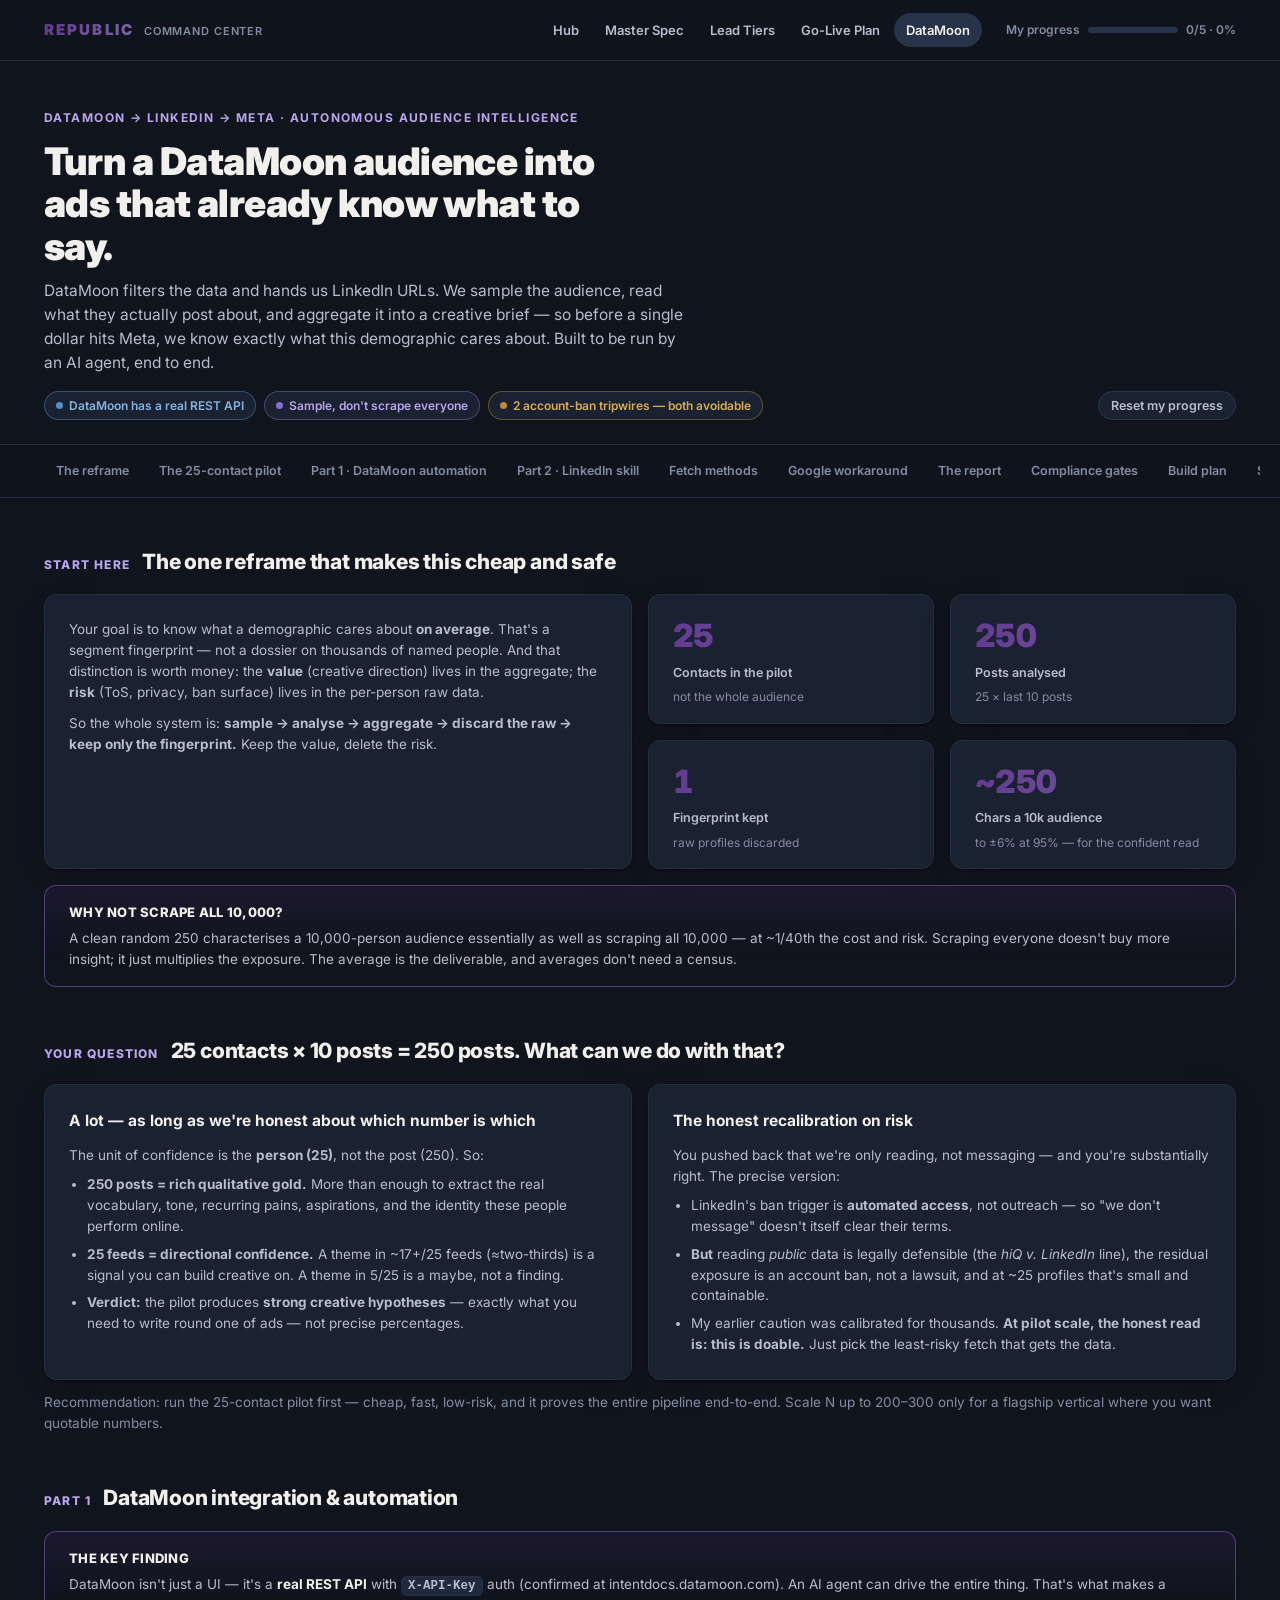
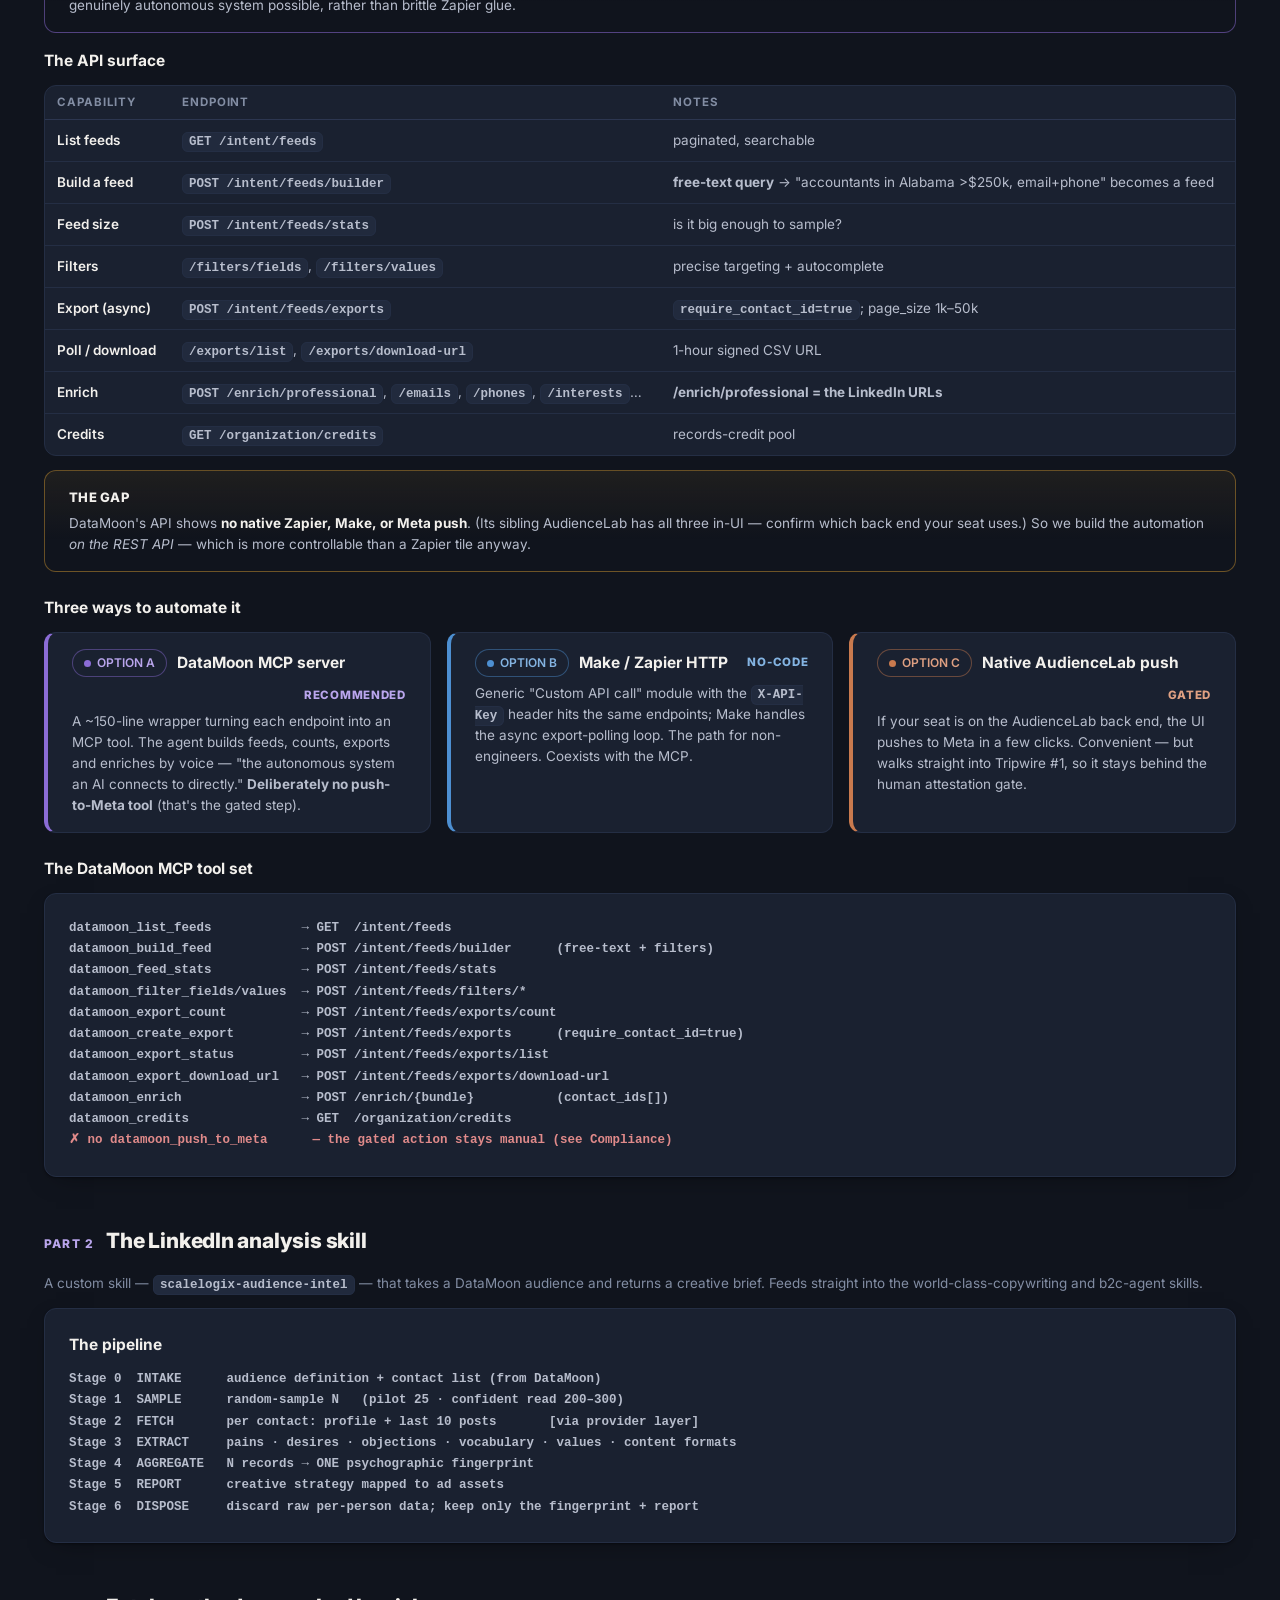
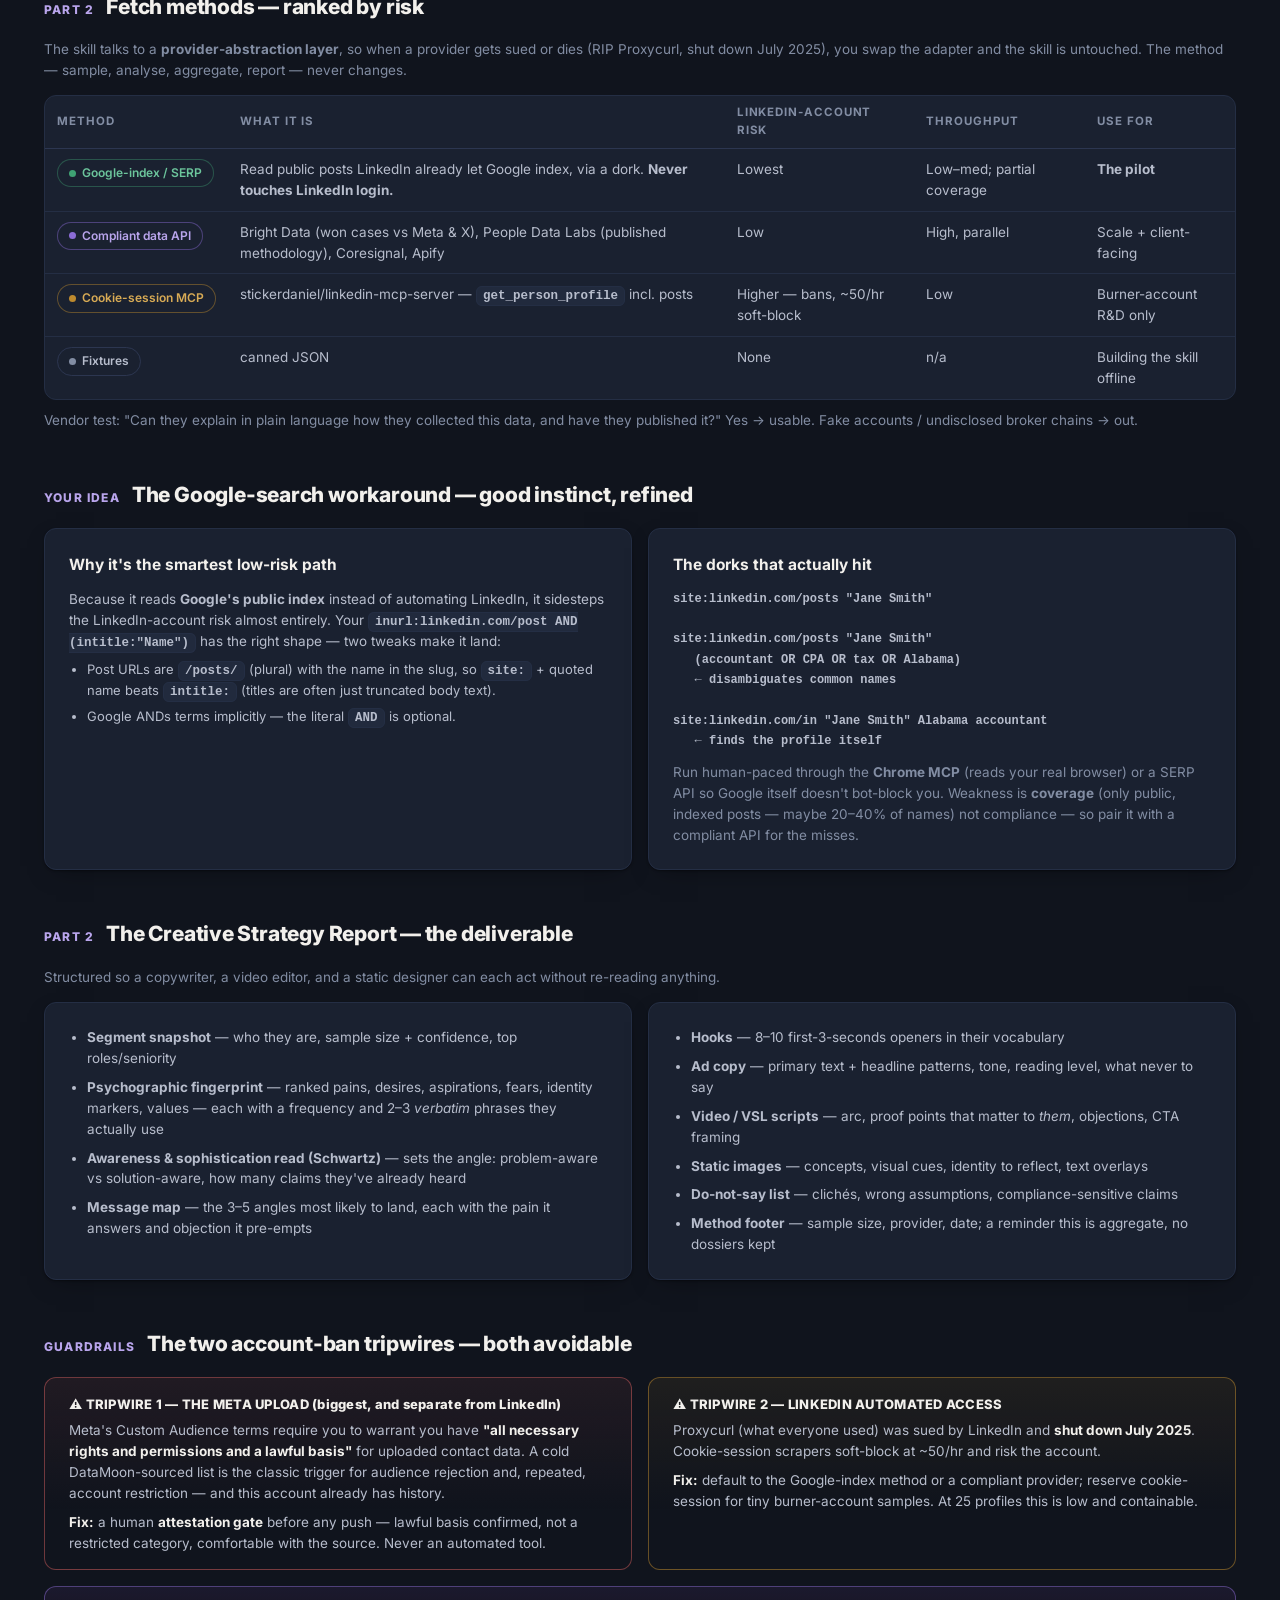
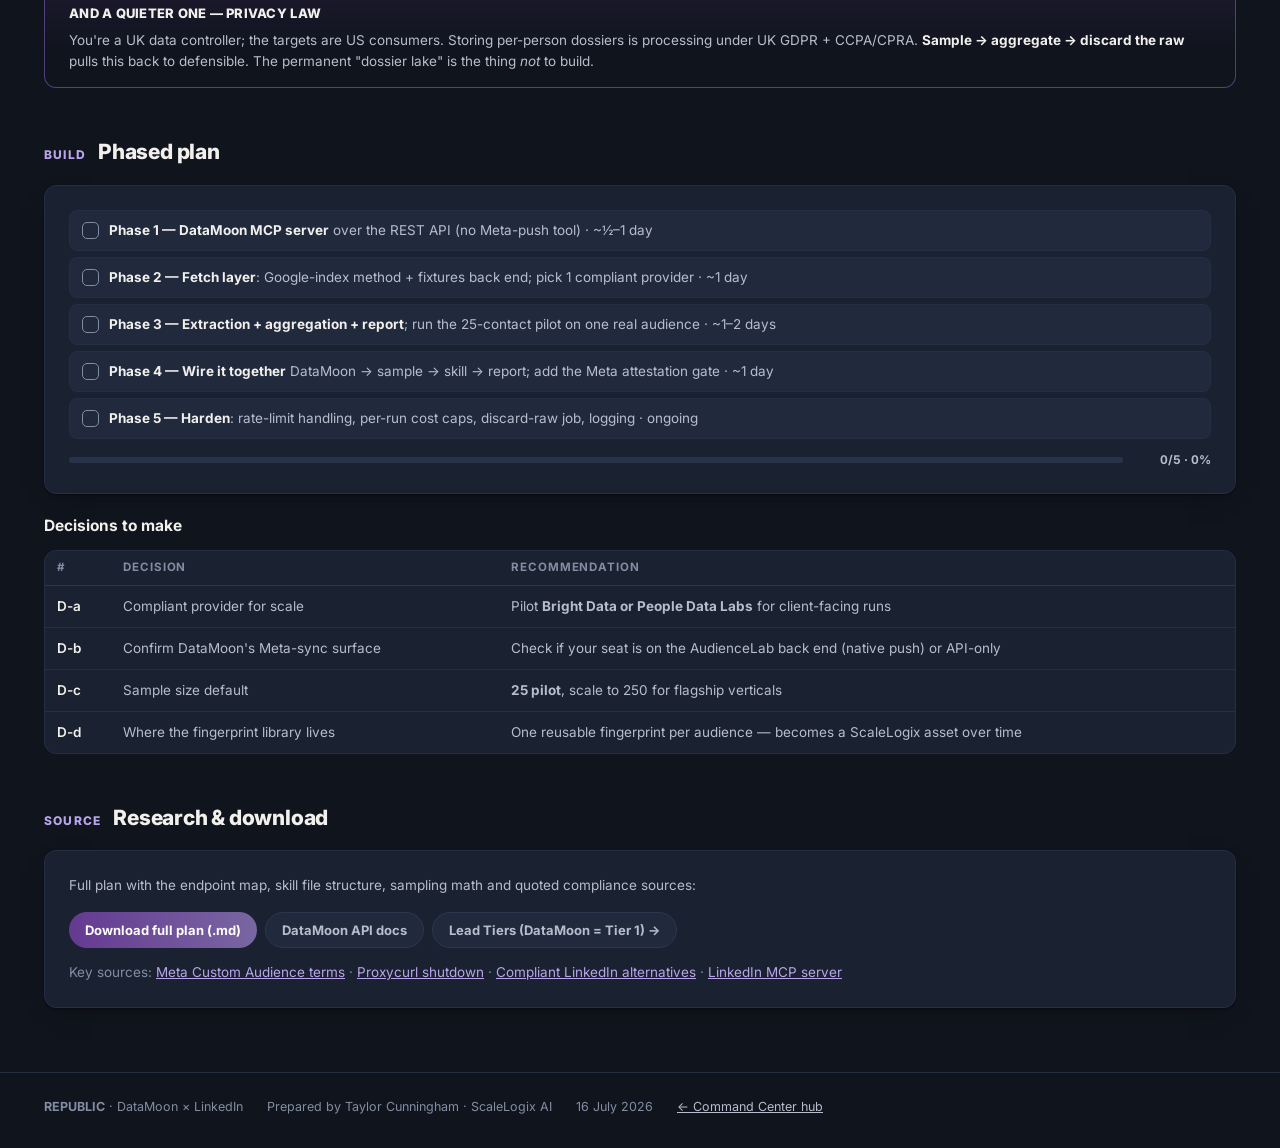
==== datamoon/index.html @ 1b40b897 "Add DataMoon x LinkedIn tab: automation plan, analysis skill, fetch methods, compliance gates Co-Aut" ====
<!DOCTYPE html>
<html lang="en">
<head>
<meta charset="utf-8">
<meta name="viewport" content="width=device-width, initial-scale=1">
<meta name="robots" content="noindex">
<title>DataMoon × LinkedIn — Republic Lead Gen</title>
<link rel="icon" href="data:image/svg+xml,%3Csvg xmlns='http://www.w3.org/2000/svg' viewBox='0 0 64 64'%3E%3Crect width='64' height='64' rx='14' fill='%2310141d'/%3E%3Ctext x='32' y='45' font-family='Arial' font-weight='900' font-size='36' fill='%238b6cd6' text-anchor='middle'%3ER%3C/text%3E%3C/svg%3E">
<link rel="preconnect" href="https://fonts.googleapis.com"><link rel="preconnect" href="https://fonts.gstatic.com" crossorigin>
<link href="https://fonts.googleapis.com/css2?family=Inter:wght@300;400;600;700;800;900&display=swap" rel="stylesheet">
<link rel="stylesheet" href="../assets/style.css">
</head>
<body data-page="datamoon">

<header class="topbar">
  <div class="topbar-in">
    <a class="wordmark" href="../"><b><span>REPUBLIC</span></b><small>Command Center</small></a>
    <nav class="topnav" aria-label="Dashboards">
      <a href="../">Hub</a>
      <a href="../spec/">Master Spec</a>
      <a href="../research/">Lead Tiers</a>
      <a href="../plan/">Go-Live Plan</a>
      <a href="./" aria-current="page">DataMoon</a>
    </nav>
    <div class="pageprog js-pageprog"><span>My progress</span><div class="bar"><i></i></div><span class="pct">0/0</span></div>
  </div>
</header>

<div class="hero">
  <div class="wrap">
    <div class="crumb">DataMoon → LinkedIn → Meta · autonomous audience intelligence</div>
    <h1>Turn a DataMoon audience into ads that already know what to say.</h1>
    <p class="lede">DataMoon filters the data and hands us LinkedIn URLs. We sample the audience, read what they actually post about, and aggregate it into a creative brief — so before a single dollar hits Meta, we know exactly what this demographic cares about. Built to be run by an AI agent, end to end.</p>
    <div class="meta-chips">
      <span class="chip blue"><span class="dot blue"></span>DataMoon has a real REST API</span>
      <span class="chip acc"><span class="dot acc"></span>Sample, don't scrape everyone</span>
      <span class="chip warn"><span class="dot warn"></span>2 account-ban tripwires — both avoidable</span>
      <button class="fbtn js-reset" type="button" style="margin-left:auto">Reset my progress</button>
    </div>
  </div>
</div>

<nav class="subnav" aria-label="Sections">
  <div class="subnav-in">
    <a href="#reframe">The reframe</a><a href="#pilot">The 25-contact pilot</a><a href="#part1">Part 1 · DataMoon automation</a><a href="#part2">Part 2 · LinkedIn skill</a><a href="#fetch">Fetch methods</a><a href="#google">Google workaround</a><a href="#report">The report</a><a href="#compliance">Compliance gates</a><a href="#build">Build plan</a><a href="#source">Source</a>
  </div>
</nav>

<main class="wrap">

<section id="reframe">
  <div class="sec-head"><span class="k">START HERE</span><h2>The one reframe that makes this cheap and safe</h2></div>
  <div class="grid g2">
    <div class="card">
      <p class="note">Your goal is to know what a demographic cares about <b>on average</b>. That's a segment fingerprint — not a dossier on thousands of named people. And that distinction is worth money: the <b>value</b> (creative direction) lives in the aggregate; the <b>risk</b> (ToS, privacy, ban surface) lives in the per-person raw data.</p>
      <p class="note" style="margin-top:10px">So the whole system is: <b>sample → analyse → aggregate → discard the raw → keep only the fingerprint.</b> Keep the value, delete the risk.</p>
    </div>
    <div class="grid g2" style="align-content:start">
      <div class="tile"><div class="num">25</div><div class="lbl">Contacts in the pilot</div><div class="sub">not the whole audience</div></div>
      <div class="tile"><div class="num">250</div><div class="lbl">Posts analysed</div><div class="sub">25 × last 10 posts</div></div>
      <div class="tile"><div class="num">1</div><div class="lbl">Fingerprint kept</div><div class="sub">raw profiles discarded</div></div>
      <div class="tile"><div class="num">~250</div><div class="lbl">Chars a 10k audience</div><div class="sub">to ±6% at 95% — for the confident read</div></div>
    </div>
  </div>
  <div class="callout acc" style="margin-top:16px">
    <div class="ttl">WHY NOT SCRAPE ALL 10,000?</div>
    <p>A clean random 250 characterises a 10,000-person audience essentially as well as scraping all 10,000 — at ~1/40th the cost and risk. Scraping everyone doesn't buy more insight; it just multiplies the exposure. The average is the deliverable, and averages don't need a census.</p>
  </div>
</section>

<section id="pilot">
  <div class="sec-head"><span class="k">YOUR QUESTION</span><h2>25 contacts × 10 posts = 250 posts. What can we do with that?</h2></div>
  <div class="grid g2">
    <div class="card">
      <h3>A lot — as long as we're honest about which number is which</h3>
      <p class="note">The unit of confidence is the <b>person (25)</b>, not the post (250). So:</p>
      <ul style="padding-left:18px;display:grid;gap:7px;font-size:13.5px;color:var(--ink-2);margin-top:8px">
        <li><b>250 posts = rich qualitative gold.</b> More than enough to extract the real vocabulary, tone, recurring pains, aspirations, and the identity these people perform online.</li>
        <li><b>25 feeds = directional confidence.</b> A theme in ~17+/25 feeds (≈two-thirds) is a signal you can build creative on. A theme in 5/25 is a maybe, not a finding.</li>
        <li><b>Verdict:</b> the pilot produces <b>strong creative hypotheses</b> — exactly what you need to write round one of ads — not precise percentages.</li>
      </ul>
    </div>
    <div class="card">
      <h3>The honest recalibration on risk</h3>
      <p class="note">You pushed back that we're only reading, not messaging — and you're substantially right. The precise version:</p>
      <ul style="padding-left:18px;display:grid;gap:7px;font-size:13.5px;color:var(--ink-2);margin-top:8px">
        <li>LinkedIn's ban trigger is <b>automated access</b>, not outreach — so "we don't message" doesn't itself clear their terms.</li>
        <li><b>But</b> reading <i>public</i> data is legally defensible (the <i>hiQ v. LinkedIn</i> line), the residual exposure is an account ban, not a lawsuit, and at ~25 profiles that's small and containable.</li>
        <li>My earlier caution was calibrated for thousands. <b>At pilot scale, the honest read is: this is doable.</b> Just pick the least-risky fetch that gets the data.</li>
      </ul>
    </div>
  </div>
  <p class="note mut" style="margin-top:12px">Recommendation: run the 25-contact pilot first — cheap, fast, low-risk, and it proves the entire pipeline end-to-end. Scale N up to 200–300 only for a flagship vertical where you want quotable numbers.</p>
</section>

<section id="part1">
  <div class="sec-head"><span class="k">PART 1</span><h2>DataMoon integration &amp; automation</h2></div>
  <div class="callout acc" style="margin-bottom:16px">
    <div class="ttl">THE KEY FINDING</div>
    <p>DataMoon isn't just a UI — it's a <b>real REST API</b> with <code>X-API-Key</code> auth (confirmed at intentdocs.datamoon.com). An AI agent can drive the entire thing. That's what makes a genuinely autonomous system possible, rather than brittle Zapier glue.</p>
  </div>

  <h3>The API surface</h3>
  <div class="tbl-wrap"><table class="tbl">
    <thead><tr><th>Capability</th><th>Endpoint</th><th>Notes</th></tr></thead>
    <tbody>
      <tr><td>List feeds</td><td><code>GET /intent/feeds</code></td><td>paginated, searchable</td></tr>
      <tr><td>Build a feed</td><td><code>POST /intent/feeds/builder</code></td><td><b>free-text query</b> → "accountants in Alabama &gt;$250k, email+phone" becomes a feed</td></tr>
      <tr><td>Feed size</td><td><code>POST /intent/feeds/stats</code></td><td>is it big enough to sample?</td></tr>
      <tr><td>Filters</td><td><code>/filters/fields</code>, <code>/filters/values</code></td><td>precise targeting + autocomplete</td></tr>
      <tr><td>Export (async)</td><td><code>POST /intent/feeds/exports</code></td><td><code>require_contact_id=true</code>; page_size 1k–50k</td></tr>
      <tr><td>Poll / download</td><td><code>/exports/list</code>, <code>/exports/download-url</code></td><td>1-hour signed CSV URL</td></tr>
      <tr><td>Enrich</td><td><code>POST /enrich/professional</code>, <code>/emails</code>, <code>/phones</code>, <code>/interests</code>…</td><td><b>/enrich/professional = the LinkedIn URLs</b></td></tr>
      <tr><td>Credits</td><td><code>GET /organization/credits</code></td><td>records-credit pool</td></tr>
    </tbody>
  </table></div>
  <div class="callout warn" style="margin-top:14px">
    <div class="ttl">THE GAP</div>
    <p>DataMoon's API shows <b>no native Zapier, Make, or Meta push</b>. (Its sibling AudienceLab has all three in-UI — confirm which back end your seat uses.) So we build the automation <i>on the REST API</i> — which is more controllable than a Zapier tile anyway.</p>
  </div>

  <h3 style="margin-top:24px">Three ways to automate it</h3>
  <div class="grid g3">
    <div class="tier t2">
      <h3><span class="chip acc"><span class="dot acc"></span>OPTION A</span> DataMoon MCP server <span class="price" style="color:var(--accent-ink)">recommended</span></h3>
      <p>A ~150-line wrapper turning each endpoint into an MCP tool. The agent builds feeds, counts, exports and enriches by voice — "the autonomous system an AI connects to directly." <b>Deliberately no push-to-Meta tool</b> (that's the gated step).</p>
    </div>
    <div class="tier t1">
      <h3><span class="chip blue"><span class="dot blue"></span>OPTION B</span> Make / Zapier HTTP <span class="price" style="color:var(--blue-ink)">no-code</span></h3>
      <p>Generic "Custom API call" module with the <code>X-API-Key</code> header hits the same endpoints; Make handles the async export-polling loop. The path for non-engineers. Coexists with the MCP.</p>
    </div>
    <div class="tier t3">
      <h3><span class="chip copper"><span class="dot copper"></span>OPTION C</span> Native AudienceLab push <span class="price" style="color:var(--copper-ink)">gated</span></h3>
      <p>If your seat is on the AudienceLab back end, the UI pushes to Meta in a few clicks. Convenient — but walks straight into Tripwire #1, so it stays behind the human attestation gate.</p>
    </div>
  </div>

  <h3 style="margin-top:24px">The DataMoon MCP tool set</h3>
  <div class="card">
    <pre style="margin:0;overflow-x:auto;font:600 12.5px/1.7 ui-monospace,Menlo,monospace;color:var(--ink-2)">datamoon_list_feeds            → GET  /intent/feeds
datamoon_build_feed            → POST /intent/feeds/builder      (free-text + filters)
datamoon_feed_stats            → POST /intent/feeds/stats
datamoon_filter_fields/values  → POST /intent/feeds/filters/*
datamoon_export_count          → POST /intent/feeds/exports/count
datamoon_create_export         → POST /intent/feeds/exports      (require_contact_id=true)
datamoon_export_status         → POST /intent/feeds/exports/list
datamoon_export_download_url   → POST /intent/feeds/exports/download-url
datamoon_enrich                → POST /enrich/{bundle}           (contact_ids[])
datamoon_credits               → GET  /organization/credits
<span style="color:var(--risk-ink)">✗ no datamoon_push_to_meta      — the gated action stays manual (see Compliance)</span></pre>
  </div>
</section>

<section id="part2">
  <div class="sec-head"><span class="k">PART 2</span><h2>The LinkedIn analysis skill</h2></div>
  <p class="note mut" style="margin-bottom:14px">A custom skill — <code>scalelogix-audience-intel</code> — that takes a DataMoon audience and returns a creative brief. Feeds straight into the world-class-copywriting and b2c-agent skills.</p>
  <div class="card">
    <h3>The pipeline</h3>
    <pre style="margin:8px 0 0;overflow-x:auto;font:600 12.5px/1.7 ui-monospace,Menlo,monospace;color:var(--ink-2)">Stage 0  INTAKE      audience definition + contact list (from DataMoon)
Stage 1  SAMPLE      random-sample N   (pilot 25 · confident read 200–300)
Stage 2  FETCH       per contact: profile + last 10 posts       [via provider layer]
Stage 3  EXTRACT     pains · desires · objections · vocabulary · values · content formats
Stage 4  AGGREGATE   N records → ONE psychographic fingerprint
Stage 5  REPORT      creative strategy mapped to ad assets
Stage 6  DISPOSE     discard raw per-person data; keep only the fingerprint + report</pre>
  </div>
</section>

<section id="fetch">
  <div class="sec-head"><span class="k">PART 2</span><h2>Fetch methods — ranked by risk</h2></div>
  <p class="note mut" style="margin-bottom:14px">The skill talks to a <b>provider-abstraction layer</b>, so when a provider gets sued or dies (RIP Proxycurl, shut down July 2025), you swap the adapter and the skill is untouched. The method — sample, analyse, aggregate, report — never changes.</p>
  <div class="tbl-wrap"><table class="tbl">
    <thead><tr><th>Method</th><th>What it is</th><th>LinkedIn-account risk</th><th>Throughput</th><th>Use for</th></tr></thead>
    <tbody>
      <tr><td><span class="chip ok"><span class="dot ok"></span>Google-index / SERP</span></td><td>Read public posts LinkedIn already let Google index, via a dork. <b>Never touches LinkedIn login.</b></td><td>Lowest</td><td>Low–med; partial coverage</td><td><b>The pilot</b></td></tr>
      <tr><td><span class="chip acc"><span class="dot acc"></span>Compliant data API</span></td><td>Bright Data (won cases vs Meta &amp; X), People Data Labs (published methodology), Coresignal, Apify</td><td>Low</td><td>High, parallel</td><td>Scale + client-facing</td></tr>
      <tr><td><span class="chip warn"><span class="dot warn"></span>Cookie-session MCP</span></td><td>stickerdaniel/linkedin-mcp-server — <code>get_person_profile</code> incl. posts</td><td>Higher — bans, ~50/hr soft-block</td><td>Low</td><td>Burner-account R&amp;D only</td></tr>
      <tr><td><span class="chip"><span class="dot mut"></span>Fixtures</span></td><td>canned JSON</td><td>None</td><td>n/a</td><td>Building the skill offline</td></tr>
    </tbody>
  </table></div>
  <p class="note mut" style="margin-top:10px">Vendor test: "Can they explain in plain language how they collected this data, and have they published it?" Yes → usable. Fake accounts / undisclosed broker chains → out.</p>
</section>

<section id="google">
  <div class="sec-head"><span class="k">YOUR IDEA</span><h2>The Google-search workaround — good instinct, refined</h2></div>
  <div class="grid g2">
    <div class="card">
      <h3>Why it's the smartest low-risk path</h3>
      <p class="note">Because it reads <b>Google's public index</b> instead of automating LinkedIn, it sidesteps the LinkedIn-account risk almost entirely. Your <code>inurl:linkedin.com/post AND (intitle:"Name")</code> has the right shape — two tweaks make it land:</p>
      <ul style="padding-left:18px;display:grid;gap:6px;font-size:13px;color:var(--ink-2);margin-top:8px">
        <li>Post URLs are <code>/posts/</code> (plural) with the name in the slug, so <code>site:</code> + quoted name beats <code>intitle:</code> (titles are often just truncated body text).</li>
        <li>Google ANDs terms implicitly — the literal <code>AND</code> is optional.</li>
      </ul>
    </div>
    <div class="card">
      <h3>The dorks that actually hit</h3>
      <pre style="margin:0;overflow-x:auto;white-space:pre-wrap;font:600 12px/1.7 ui-monospace,Menlo,monospace;color:var(--ink-2)">site:linkedin.com/posts "Jane Smith"

site:linkedin.com/posts "Jane Smith"
   (accountant OR CPA OR tax OR Alabama)
   ← disambiguates common names

site:linkedin.com/in "Jane Smith" Alabama accountant
   ← finds the profile itself</pre>
      <p class="note mut" style="margin-top:10px">Run human-paced through the <b>Chrome MCP</b> (reads your real browser) or a SERP API so Google itself doesn't bot-block you. Weakness is <b>coverage</b> (only public, indexed posts — maybe 20–40% of names) not compliance — so pair it with a compliant API for the misses.</p>
    </div>
  </div>
</section>

<section id="report">
  <div class="sec-head"><span class="k">PART 2</span><h2>The Creative Strategy Report — the deliverable</h2></div>
  <p class="note mut" style="margin-bottom:14px">Structured so a copywriter, a video editor, and a static designer can each act without re-reading anything.</p>
  <div class="grid g2">
    <div class="card">
      <ul style="padding-left:18px;display:grid;gap:8px;font-size:13.5px;color:var(--ink-2)">
        <li><b>Segment snapshot</b> — who they are, sample size + confidence, top roles/seniority</li>
        <li><b>Psychographic fingerprint</b> — ranked pains, desires, aspirations, fears, identity markers, values — each with a frequency and 2–3 <i>verbatim</i> phrases they actually use</li>
        <li><b>Awareness &amp; sophistication read (Schwartz)</b> — sets the angle: problem-aware vs solution-aware, how many claims they've already heard</li>
        <li><b>Message map</b> — the 3–5 angles most likely to land, each with the pain it answers and objection it pre-empts</li>
      </ul>
    </div>
    <div class="card">
      <ul style="padding-left:18px;display:grid;gap:8px;font-size:13.5px;color:var(--ink-2)">
        <li><b>Hooks</b> — 8–10 first-3-seconds openers in their vocabulary</li>
        <li><b>Ad copy</b> — primary text + headline patterns, tone, reading level, what never to say</li>
        <li><b>Video / VSL scripts</b> — arc, proof points that matter to <i>them</i>, objections, CTA framing</li>
        <li><b>Static images</b> — concepts, visual cues, identity to reflect, text overlays</li>
        <li><b>Do-not-say list</b> — clichés, wrong assumptions, compliance-sensitive claims</li>
        <li><b>Method footer</b> — sample size, provider, date; a reminder this is aggregate, no dossiers kept</li>
      </ul>
    </div>
  </div>
</section>

<section id="compliance">
  <div class="sec-head"><span class="k">GUARDRAILS</span><h2>The two account-ban tripwires — both avoidable</h2></div>
  <div class="grid g2">
    <div class="callout risk">
      <div class="ttl">⚠ TRIPWIRE 1 — THE META UPLOAD (biggest, and separate from LinkedIn)</div>
      <p>Meta's Custom Audience terms require you to warrant you have <b>"all necessary rights and permissions and a lawful basis"</b> for uploaded contact data. A cold DataMoon-sourced list is the classic trigger for audience rejection and, repeated, account restriction — and this account already has history.</p>
      <p style="margin-top:8px"><b>Fix:</b> a human <b>attestation gate</b> before any push — lawful basis confirmed, not a restricted category, comfortable with the source. Never an automated tool.</p>
    </div>
    <div class="callout warn">
      <div class="ttl">⚠ TRIPWIRE 2 — LINKEDIN AUTOMATED ACCESS</div>
      <p>Proxycurl (what everyone used) was sued by LinkedIn and <b>shut down July 2025</b>. Cookie-session scrapers soft-block at ~50/hr and risk the account.</p>
      <p style="margin-top:8px"><b>Fix:</b> default to the Google-index method or a compliant provider; reserve cookie-session for tiny burner-account samples. At 25 profiles this is low and containable.</p>
    </div>
  </div>
  <div class="callout acc" style="margin-top:16px">
    <div class="ttl">AND A QUIETER ONE — PRIVACY LAW</div>
    <p>You're a UK data controller; the targets are US consumers. Storing per-person dossiers is processing under UK GDPR + CCPA/CPRA. <b>Sample → aggregate → discard the raw</b> pulls this back to defensible. The permanent "dossier lake" is the thing <i>not</i> to build.</p>
  </div>
</section>

<section id="build">
  <div class="sec-head"><span class="k">BUILD</span><h2>Phased plan</h2></div>
  <div class="card" data-scope="dm-build">
    <ul class="ck">
      <li><input type="checkbox" id="db1" data-key="dm-b-1"><label for="db1"><b>Phase 1 — DataMoon MCP server</b> over the REST API (no Meta-push tool) · ~½–1 day</label></li>
      <li><input type="checkbox" id="db2" data-key="dm-b-2"><label for="db2"><b>Phase 2 — Fetch layer</b>: Google-index method + fixtures back end; pick 1 compliant provider · ~1 day</label></li>
      <li><input type="checkbox" id="db3" data-key="dm-b-3"><label for="db3"><b>Phase 3 — Extraction + aggregation + report</b>; run the 25-contact pilot on one real audience · ~1–2 days</label></li>
      <li><input type="checkbox" id="db4" data-key="dm-b-4"><label for="db4"><b>Phase 4 — Wire it together</b> DataMoon → sample → skill → report; add the Meta attestation gate · ~1 day</label></li>
      <li><input type="checkbox" id="db5" data-key="dm-b-5"><label for="db5"><b>Phase 5 — Harden</b>: rate-limit handling, per-run cost caps, discard-raw job, logging · ongoing</label></li>
    </ul>
    <div class="prog-row js-prog" data-for="dm-build"><div class="bar"><i></i></div><span class="pct"></span></div>
  </div>

  <h3 style="margin-top:20px">Decisions to make</h3>
  <div class="tbl-wrap"><table class="tbl">
    <thead><tr><th>#</th><th>Decision</th><th>Recommendation</th></tr></thead>
    <tbody>
      <tr><td>D-a</td><td>Compliant provider for scale</td><td>Pilot <b>Bright Data or People Data Labs</b> for client-facing runs</td></tr>
      <tr><td>D-b</td><td>Confirm DataMoon's Meta-sync surface</td><td>Check if your seat is on the AudienceLab back end (native push) or API-only</td></tr>
      <tr><td>D-c</td><td>Sample size default</td><td><b>25 pilot</b>, scale to 250 for flagship verticals</td></tr>
      <tr><td>D-d</td><td>Where the fingerprint library lives</td><td>One reusable fingerprint per audience — becomes a ScaleLogix asset over time</td></tr>
    </tbody>
  </table></div>
</section>

<section id="source">
  <div class="sec-head"><span class="k">SOURCE</span><h2>Research &amp; download</h2></div>
  <div class="card">
    <p class="note">Full plan with the endpoint map, skill file structure, sampling math and quoted compliance sources:</p>
    <div class="meta-chips">
      <a class="btn" href="../downloads/DataMoon_LinkedIn_System_Plan_2026-07-16.md" download>Download full plan (.md)</a>
      <a class="btn ghost" href="https://intentdocs.datamoon.com/" target="_blank" rel="noopener">DataMoon API docs</a>
      <a class="btn ghost" href="../research/">Lead Tiers (DataMoon = Tier 1) →</a>
    </div>
    <p class="note mut" style="margin-top:14px">Key sources: <a href="https://www.facebook.com/legal/terms/customaudience" target="_blank" rel="noopener">Meta Custom Audience terms</a> · <a href="https://linkedapi.io/guides/proxycurl-alternatives" target="_blank" rel="noopener">Proxycurl shutdown</a> · <a href="https://dev.to/zackrag/linkedin-scraping-is-dead-5-legal-tos-safe-alternatives-that-actually-work-in-2026-3f36" target="_blank" rel="noopener">Compliant LinkedIn alternatives</a> · <a href="https://github.com/stickerdaniel/linkedin-mcp-server" target="_blank" rel="noopener">LinkedIn MCP server</a></p>
  </div>
</section>

</main>

<footer>
  <div class="wrap">
    <span><b>REPUBLIC</b> · DataMoon × LinkedIn</span>
    <span>Prepared by Taylor Cunningham · ScaleLogix AI</span>
    <span>16 July 2026</span>
    <span class="mut"><a href="../">← Command Center hub</a></span>
  </div>
</footer>

<script src="../assets/app.js"></script>
</body>
</html>
---- assets/style.css ----
/* Republic Lead Gen Command Center — ScaleLogix AI brand system (dark) */
:root{
  --bg:#10141d; --surface:#1a2130; --surface-2:#212a3d; --surface-3:#283349;
  --line:#2c3650; --line-soft:#242e44;
  --ink:#f2f0ec; --ink-2:#b7bdcc; --ink-3:#828da3;
  --brand-grad:linear-gradient(90deg,#653a92,#7966a2);
  --accent:#8b6cd6; --accent-ink:#b9a5ec;
  --copper:#c97a4e; --copper-ink:#dfa082;
  --blue:#4d8fd1; --blue-ink:#84b4e2;
  --ok:#3fa273; --warn:#bd8a2e; --risk:#cd5c5c;
  --ok-ink:#6cc59c; --warn-ink:#d8ab55; --risk-ink:#e08a8a;
  --r:12px; --r-sm:8px;
  --s1:4px; --s2:8px; --s3:12px; --s4:16px; --s5:24px; --s6:32px; --s7:48px; --s8:64px;
  --shadow:0 1px 2px rgba(0,0,0,.35),0 8px 24px -12px rgba(0,0,0,.5);
}
*{box-sizing:border-box;margin:0;padding:0}
html{scroll-behavior:smooth;scroll-padding-top:120px}
@media (prefers-reduced-motion:reduce){html{scroll-behavior:auto}*,*::before,*::after{animation:none!important;transition:none!important}}
body{background:var(--bg);color:var(--ink);font:400 15px/1.55 Inter,-apple-system,BlinkMacSystemFont,"Segoe UI",sans-serif;-webkit-font-smoothing:antialiased}
::selection{background:#653a92;color:#fff}

/* ---------- shell ---------- */
.topbar{position:sticky;top:0;z-index:50;background:rgba(16,20,29,.92);backdrop-filter:blur(10px);border-bottom:1px solid var(--line-soft)}
.topbar-in{max-width:1240px;margin:0 auto;padding:0 var(--s5);height:60px;display:flex;align-items:center;gap:var(--s5)}
.wordmark{display:flex;align-items:baseline;gap:10px;text-decoration:none;color:var(--ink);white-space:nowrap}
.wordmark b{font-weight:900;letter-spacing:.14em;font-size:15px}
.wordmark b span{background:var(--brand-grad);-webkit-background-clip:text;background-clip:text;color:transparent}
.wordmark small{color:var(--ink-3);font-size:11px;letter-spacing:.08em;text-transform:uppercase;font-weight:600}
.topnav{display:flex;gap:2px;margin-left:auto}
.topnav a{color:var(--ink-2);text-decoration:none;font-size:13px;font-weight:600;padding:7px 12px;border-radius:999px;transition:background .15s,color .15s}
.topnav a:hover{background:var(--surface-2);color:var(--ink)}
.topnav a[aria-current]{background:var(--surface-3);color:var(--ink)}
.topnav a:focus-visible,a:focus-visible,button:focus-visible,input:focus-visible{outline:2px solid var(--accent);outline-offset:2px}
.pageprog{display:none;align-items:center;gap:8px;color:var(--ink-3);font-size:12px;font-weight:600}
@media(min-width:900px){.pageprog{display:flex}}
.pageprog .bar{width:90px}

.wrap{max-width:1240px;margin:0 auto;padding:0 var(--s5)}
main{padding-bottom:var(--s8)}
footer{border-top:1px solid var(--line-soft);margin-top:var(--s8)}
footer .wrap{padding-top:var(--s5);padding-bottom:var(--s6);display:flex;flex-wrap:wrap;gap:var(--s3) var(--s5);align-items:center;color:var(--ink-3);font-size:12.5px}
footer a{color:var(--ink-2)}

/* ---------- hero ---------- */
.hero{padding:var(--s7) 0 var(--s5);border-bottom:1px solid var(--line-soft);background:
 radial-gradient(600px 220px at 12% -40%,rgba(101,58,146,.28),transparent 70%),
 radial-gradient(520px 200px at 88% -50%,rgba(187,133,117,.14),transparent 70%)}
.crumb{font-size:12px;font-weight:700;letter-spacing:.12em;text-transform:uppercase;color:var(--accent-ink);margin-bottom:var(--s3)}
h1{font-size:clamp(26px,3.4vw,38px);line-height:1.12;font-weight:900;letter-spacing:-.015em;max-width:22ch}
.lede{color:var(--ink-2);max-width:64ch;margin-top:var(--s3);font-size:15.5px}
.meta-chips{display:flex;flex-wrap:wrap;gap:var(--s2);margin-top:var(--s4)}

/* ---------- primitives ---------- */
.chip{display:inline-flex;align-items:center;gap:6px;padding:4px 11px;border-radius:999px;border:1px solid var(--line);background:var(--surface);font-size:12px;font-weight:600;color:var(--ink-2);white-space:nowrap}
.chip .dot{width:7px;height:7px;border-radius:50%;flex:none}
.chip.ok{color:var(--ok-ink);border-color:rgba(63,162,115,.4)}
.chip.warn{color:var(--warn-ink);border-color:rgba(189,138,46,.45)}
.chip.risk{color:var(--risk-ink);border-color:rgba(205,92,92,.45)}
.chip.acc{color:var(--accent-ink);border-color:rgba(139,108,214,.45)}
.chip.copper{color:var(--copper-ink);border-color:rgba(201,122,78,.45)}
.chip.blue{color:var(--blue-ink);border-color:rgba(77,143,209,.45)}
.dot.ok{background:var(--ok)}.dot.warn{background:var(--warn)}.dot.risk{background:var(--risk)}
.dot.acc{background:var(--accent)}.dot.copper{background:var(--copper)}.dot.blue{background:var(--blue)}.dot.mut{background:var(--ink-3)}

section{padding-top:var(--s7)}
.sec-head{display:flex;flex-wrap:wrap;align-items:baseline;gap:var(--s3);margin-bottom:var(--s4)}
h2{font-size:21px;font-weight:800;letter-spacing:-.01em}
.sec-head .k{font-size:12px;font-weight:800;letter-spacing:.1em;color:var(--accent-ink)}
.sec-head .spacer{flex:1}
h3{font-size:15.5px;font-weight:700;margin-bottom:var(--s3)}
p+p{margin-top:var(--s3)}
.note{color:var(--ink-2);font-size:13.5px}
.mut{color:var(--ink-3)}
a{color:var(--accent-ink)}
code{font:600 12.5px/1 ui-monospace,SFMono-Regular,Menlo,monospace;background:var(--surface-2);border:1px solid var(--line-soft);padding:2px 6px;border-radius:6px;color:var(--ink-2)}

.card{background:var(--surface);border:1px solid var(--line-soft);border-radius:var(--r);padding:var(--s5);box-shadow:var(--shadow)}
.card.pad-s{padding:var(--s4)}
.grid{display:grid;gap:var(--s4)}
@media(min-width:760px){.g2{grid-template-columns:1fr 1fr}.g3{grid-template-columns:repeat(3,1fr)}.g4{grid-template-columns:repeat(4,1fr)}}
@media(min-width:760px) and (max-width:1080px){.g4{grid-template-columns:repeat(2,1fr)}}

/* stat tiles */
.tile{background:var(--surface);border:1px solid var(--line-soft);border-radius:var(--r);padding:var(--s4) var(--s5);box-shadow:var(--shadow)}
.tile .num{font-size:32px;font-weight:900;letter-spacing:-.02em;background:var(--brand-grad);-webkit-background-clip:text;background-clip:text;color:transparent;font-variant-numeric:tabular-nums}
.tile .lbl{font-size:12.5px;font-weight:600;color:var(--ink-2);margin-top:2px}
.tile .sub{font-size:12px;color:var(--ink-3);margin-top:6px}

/* progress */
.bar{height:6px;border-radius:999px;background:var(--surface-3);overflow:hidden;position:relative}
.bar>i{position:absolute;inset:0 auto 0 0;width:0;border-radius:999px;background:var(--brand-grad);transition:width .35s ease}
.prog-row{display:flex;align-items:center;gap:var(--s3);margin-top:var(--s3)}
.prog-row .bar{flex:1}
.prog-row .pct{font-size:12px;font-weight:700;color:var(--ink-2);min-width:76px;text-align:right;font-variant-numeric:tabular-nums}

/* checklists */
.ck{list-style:none;display:grid;gap:6px}
.ck li{display:flex;gap:10px;align-items:flex-start;padding:9px 12px;border:1px solid var(--line-soft);border-radius:var(--r-sm);background:var(--surface-2);transition:opacity .2s}
.ck input{appearance:none;flex:none;width:17px;height:17px;margin-top:2px;border:1.5px solid var(--ink-3);border-radius:5px;cursor:pointer;position:relative;background:transparent}
.ck input:checked{background:var(--brand-grad);border-color:transparent}
.ck input:checked::after{content:"";position:absolute;left:5px;top:1.5px;width:4px;height:9px;border:2px solid #fff;border-top:0;border-left:0;transform:rotate(40deg)}
.ck label{cursor:pointer;font-size:13.5px;color:var(--ink-2)}
.ck li:has(input:checked){opacity:.55}
.ck li:has(input:checked) label{text-decoration:line-through;text-decoration-color:var(--ink-3)}
.ck b{color:var(--ink);font-weight:700}
.ck .who{display:inline-block;margin-left:6px;font-size:11px;font-weight:700;color:var(--accent-ink);letter-spacing:.04em}

/* tables */
.tbl{width:100%;border-collapse:collapse;font-size:13.5px}
.tbl th{font-size:11.5px;text-transform:uppercase;letter-spacing:.08em;color:var(--ink-3);text-align:left;padding:8px 12px;border-bottom:1px solid var(--line)}
.tbl td{padding:10px 12px;border-bottom:1px solid var(--line-soft);vertical-align:top;color:var(--ink-2)}
.tbl tr:last-child td{border-bottom:0}
.tbl td:first-child{color:var(--ink);font-weight:600;white-space:nowrap}
.tbl-wrap{overflow-x:auto;border:1px solid var(--line-soft);border-radius:var(--r);background:var(--surface)}
.tbl .tbd{color:var(--ink-3);font-style:italic;font-weight:400}

/* section nav (in-page) */
.subnav{position:sticky;top:60px;z-index:40;background:rgba(16,20,29,.92);backdrop-filter:blur(10px);border-bottom:1px solid var(--line-soft)}
.subnav-in{max-width:1240px;margin:0 auto;padding:10px var(--s5);display:flex;gap:6px;overflow-x:auto;scrollbar-width:none}
.subnav-in::-webkit-scrollbar{display:none}
.subnav a{flex:none;font-size:12.5px;font-weight:600;color:var(--ink-3);text-decoration:none;padding:5px 11px;border-radius:999px;border:1px solid transparent}
.subnav a:hover{color:var(--ink);background:var(--surface-2)}

/* question bank */
.qtools{display:flex;flex-wrap:wrap;gap:var(--s2);align-items:center;margin-bottom:var(--s4)}
.qtools input[type=search]{background:var(--surface-2);border:1px solid var(--line);border-radius:999px;color:var(--ink);font:inherit;font-size:13px;padding:7px 14px;min-width:210px}
.fbtn{background:var(--surface);border:1px solid var(--line);border-radius:999px;color:var(--ink-2);font:600 12.5px Inter,sans-serif;padding:6px 12px;cursor:pointer}
.fbtn[aria-pressed=true]{background:var(--surface-3);border-color:var(--accent);color:var(--ink)}
.q-item{border:1px solid var(--line-soft);border-radius:var(--r-sm);background:var(--surface);padding:12px 14px;display:flex;gap:12px;align-items:flex-start}
.q-item+.q-item{margin-top:8px}
.q-item .tag{flex:none;font-size:11px;font-weight:800;letter-spacing:.05em;padding:3px 8px;border-radius:6px;background:var(--surface-3);color:var(--ink-2);min-width:44px;text-align:center}
.q-item .star{color:var(--warn-ink);font-weight:800}
.q-item p{font-size:13.5px;color:var(--ink-2)}
.q-item p b{color:var(--ink)}
.q-item .feeds{font-size:11.5px;color:var(--ink-3);margin-top:4px}
.q-item input{appearance:none;flex:none;width:17px;height:17px;margin-top:3px;border:1.5px solid var(--ink-3);border-radius:5px;cursor:pointer;position:relative}
.q-item input:checked{background:var(--brand-grad);border-color:transparent}
.q-item input:checked::after{content:"";position:absolute;left:5px;top:1.5px;width:4px;height:9px;border:2px solid #fff;border-top:0;border-left:0;transform:rotate(40deg)}
.q-item:has(input:checked){opacity:.5}
.q-hidden{display:none!important}

/* callouts */
.callout{border:1px solid;border-radius:var(--r);padding:var(--s4) var(--s5);font-size:13.5px;color:var(--ink-2);background:var(--surface)}
.callout b,.callout strong{color:var(--ink)}
.callout.warn{border-color:rgba(189,138,46,.5);background:linear-gradient(180deg,rgba(189,138,46,.09),transparent 70%)}
.callout.risk{border-color:rgba(205,92,92,.5);background:linear-gradient(180deg,rgba(205,92,92,.09),transparent 70%)}
.callout.acc{border-color:rgba(139,108,214,.5);background:linear-gradient(180deg,rgba(101,58,146,.14),transparent 70%)}
.callout .ttl{display:flex;gap:8px;align-items:center;font-weight:800;color:var(--ink);margin-bottom:6px;font-size:13px;letter-spacing:.02em}

/* tier bands */
.tier{border:1px solid var(--line-soft);border-left:4px solid;border-radius:var(--r);background:var(--surface);padding:var(--s4) var(--s5)}
.tier h3{display:flex;flex-wrap:wrap;align-items:center;gap:10px;margin-bottom:6px}
.tier .price{margin-left:auto;font-size:11.5px;font-weight:800;letter-spacing:.06em;text-transform:uppercase}
.tier p{font-size:13.5px;color:var(--ink-2)}
.tier.t1{border-left-color:var(--blue)}.tier.t2{border-left-color:var(--accent)}.tier.t3{border-left-color:var(--copper)}

/* timeline */
.phases{display:grid;gap:var(--s4)}
@media(min-width:900px){.phases{grid-template-columns:repeat(4,1fr)}}
.phase-node{position:relative;border:1px solid var(--line-soft);border-radius:var(--r);background:var(--surface);padding:var(--s4)}
.phase-node .ph{font-size:11px;font-weight:800;letter-spacing:.1em;color:var(--accent-ink)}
.phase-node h3{margin:4px 0 2px;font-size:15px}
.phase-node .dt{font-size:12px;color:var(--ink-3)}
.rail{height:3px;border-radius:99px;background:var(--brand-grad);opacity:.7;margin:var(--s4) 0}

/* gates */
.gate{display:flex;gap:12px;align-items:flex-start;border:1px solid rgba(139,108,214,.35);background:var(--surface);border-radius:var(--r);padding:var(--s4)}
.gate input{appearance:none;flex:none;width:20px;height:20px;margin-top:1px;border:2px solid var(--accent);border-radius:7px;cursor:pointer;position:relative;background:transparent}
.gate input:checked{background:var(--brand-grad);border-color:transparent}
.gate input:checked::after{content:"";position:absolute;left:6px;top:2px;width:5px;height:11px;border:2.5px solid #fff;border-top:0;border-left:0;transform:rotate(40deg)}
.gate label{cursor:pointer;font-size:13.5px;color:var(--ink-2)}
.gate label b{color:var(--ink)}
.gate:has(input:checked){border-color:rgba(63,162,115,.5)}

/* misc */
.btn{display:inline-flex;align-items:center;gap:8px;background:var(--brand-grad);color:#fff;font:700 13px Inter,sans-serif;padding:9px 16px;border-radius:999px;text-decoration:none;border:0;cursor:pointer}
.btn.ghost{background:var(--surface-2);color:var(--ink-2);border:1px solid var(--line)}
.btn:hover{filter:brightness(1.1)}
.icn{width:16px;height:16px;flex:none;stroke:currentColor;fill:none;stroke-width:1.8;stroke-linecap:round;stroke-linejoin:round}
details{border:1px solid var(--line-soft);border-radius:var(--r);background:var(--surface)}
details+details{margin-top:var(--s3)}
summary{cursor:pointer;padding:var(--s4) var(--s5);font-weight:700;font-size:14px;list-style:none;display:flex;align-items:center;gap:10px}
summary::-webkit-details-marker{display:none}
summary::after{content:"+";margin-left:auto;color:var(--ink-3);font-weight:800}
details[open] summary::after{content:"–"}
details .inner{padding:0 var(--s5) var(--s5);color:var(--ink-2);font-size:13.5px}
.hub-card{display:block;text-decoration:none;color:inherit;background:var(--surface);border:1px solid var(--line-soft);border-radius:var(--r);padding:var(--s5);box-shadow:var(--shadow);transition:transform .16s ease,border-color .16s ease}
.hub-card:hover{transform:translateY(-2px);border-color:var(--accent)}
.hub-card h3{display:flex;align-items:center;gap:10px;font-size:16px}
.hub-card p{color:var(--ink-2);font-size:13.5px;margin-top:8px}
.badge{width:34px;height:34px;border-radius:9px;display:grid;place-items:center;background:var(--surface-3);border:1px solid var(--line)}
.badge svg{width:17px;height:17px;stroke-width:1.8}
.b-acc{color:var(--accent-ink)}.b-copper{color:var(--copper-ink)}.b-blue{color:var(--blue-ink)}
.owners{display:grid;gap:8px}
.owners .row{display:flex;gap:12px;align-items:baseline;border-bottom:1px solid var(--line-soft);padding-bottom:8px;font-size:13.5px;color:var(--ink-2)}
.owners .row b{color:var(--ink);min-width:88px;display:inline-block}
.legend{display:flex;flex-wrap:wrap;gap:var(--s3);font-size:12px;color:var(--ink-3);align-items:center}

/* mobile topbar */
@media(max-width:760px){
  .topbar-in{height:auto;min-height:56px;flex-wrap:wrap;padding:10px 16px;gap:6px 16px}
  .topnav{width:100%;margin-left:0;overflow-x:auto;scrollbar-width:none;padding-bottom:2px}
  .topnav::-webkit-scrollbar{display:none}
  .topnav a{white-space:nowrap}
}
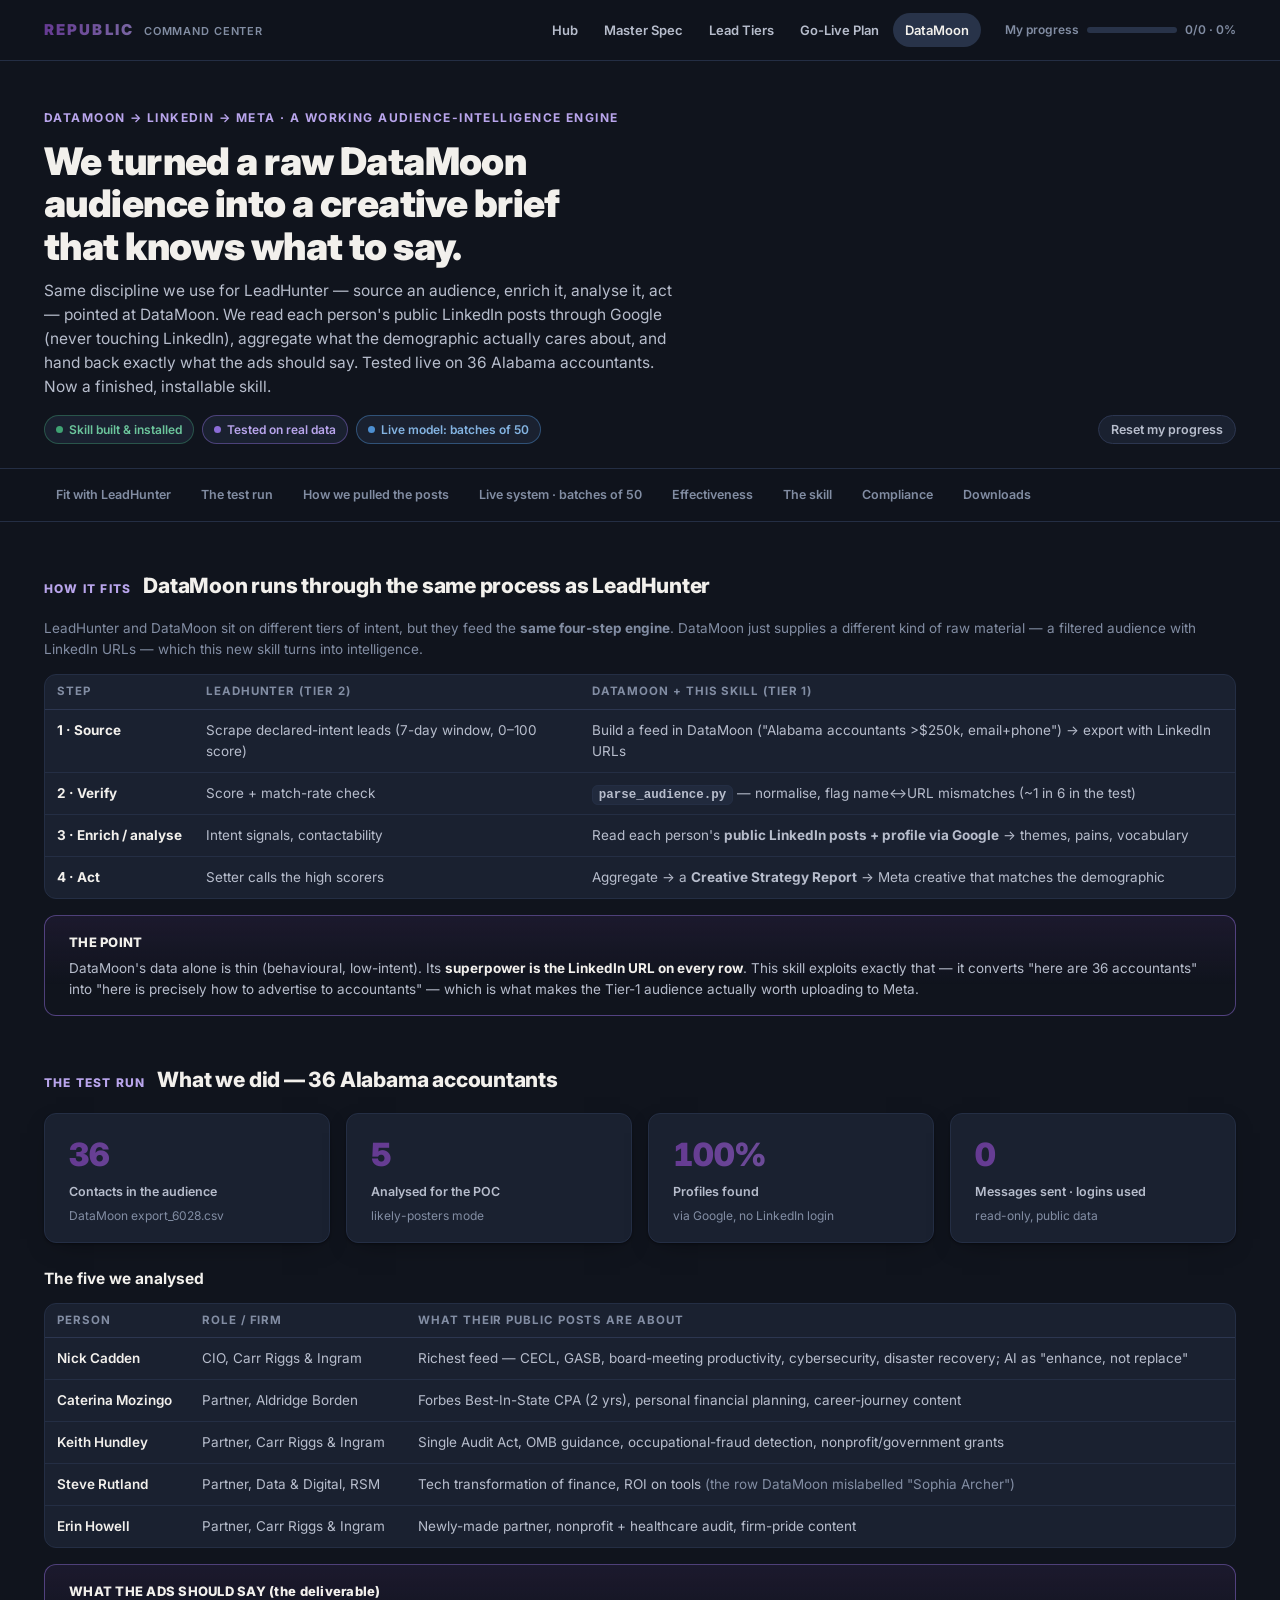
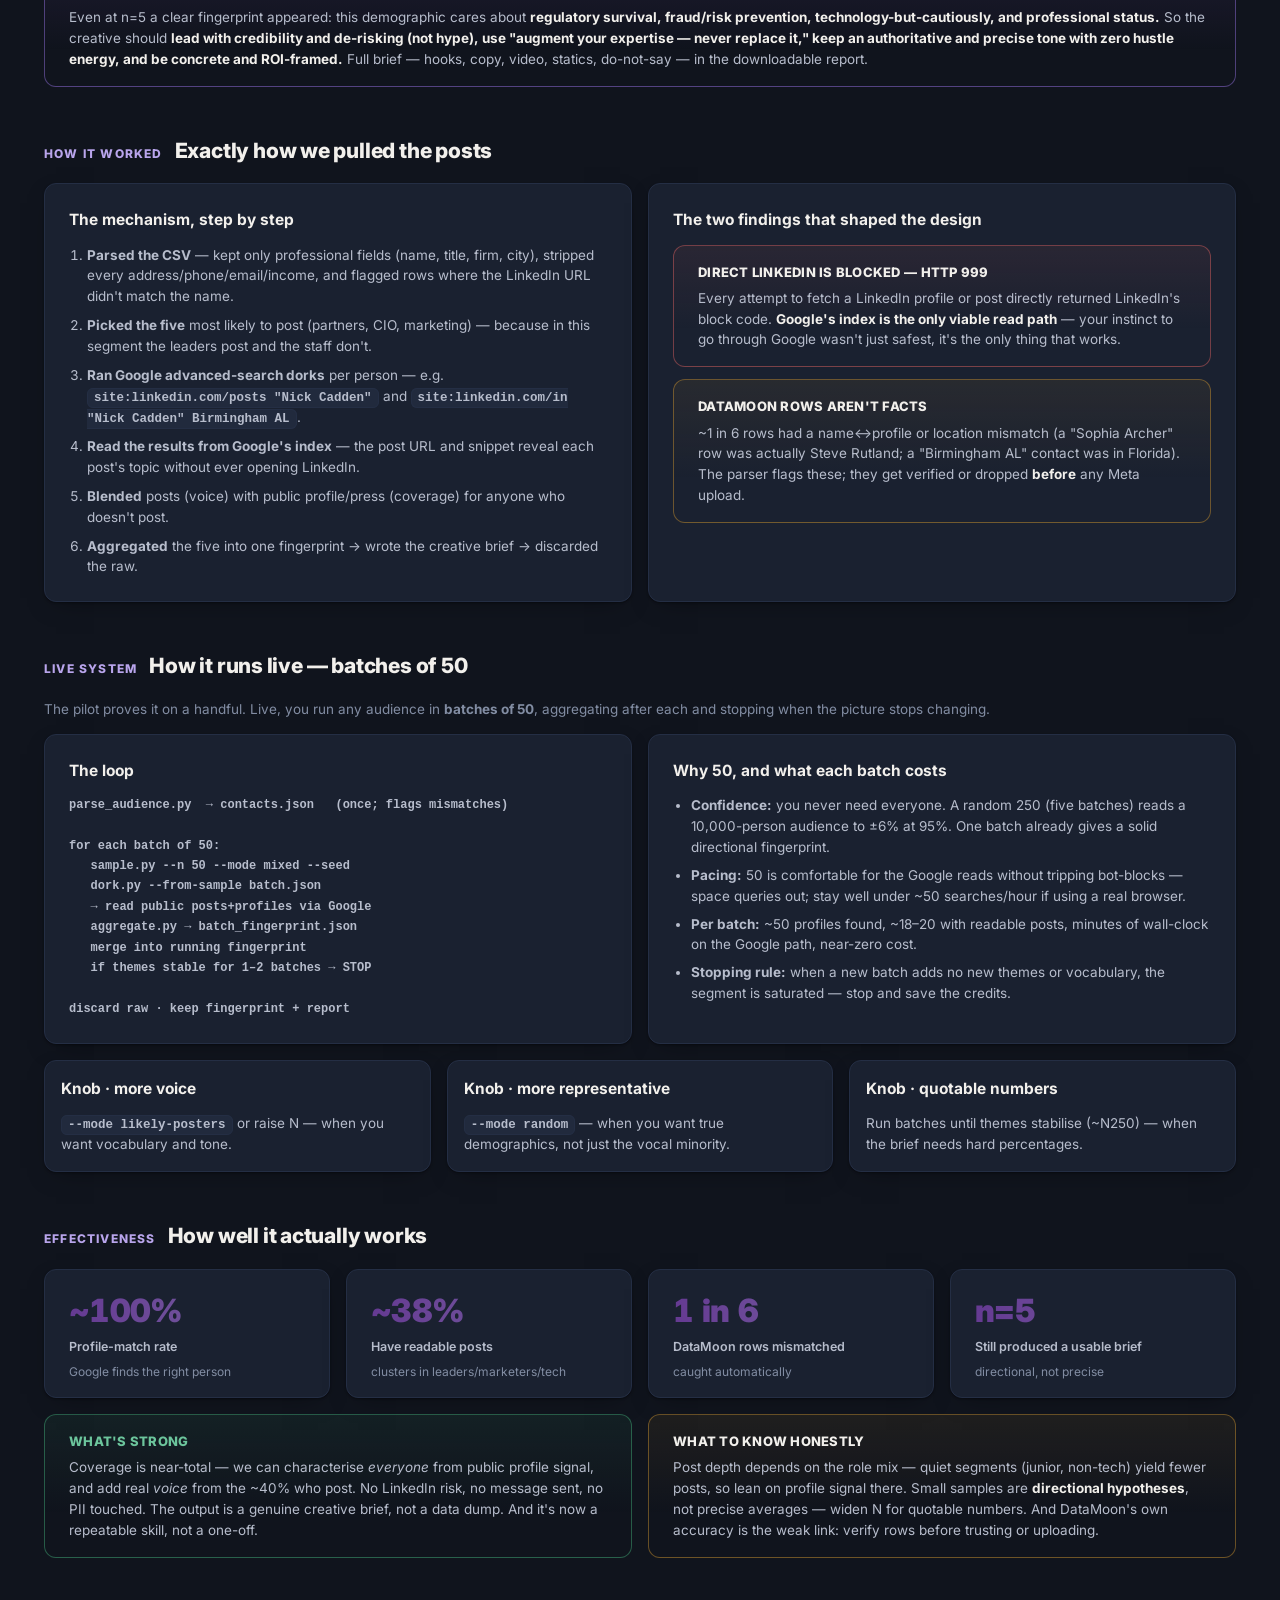
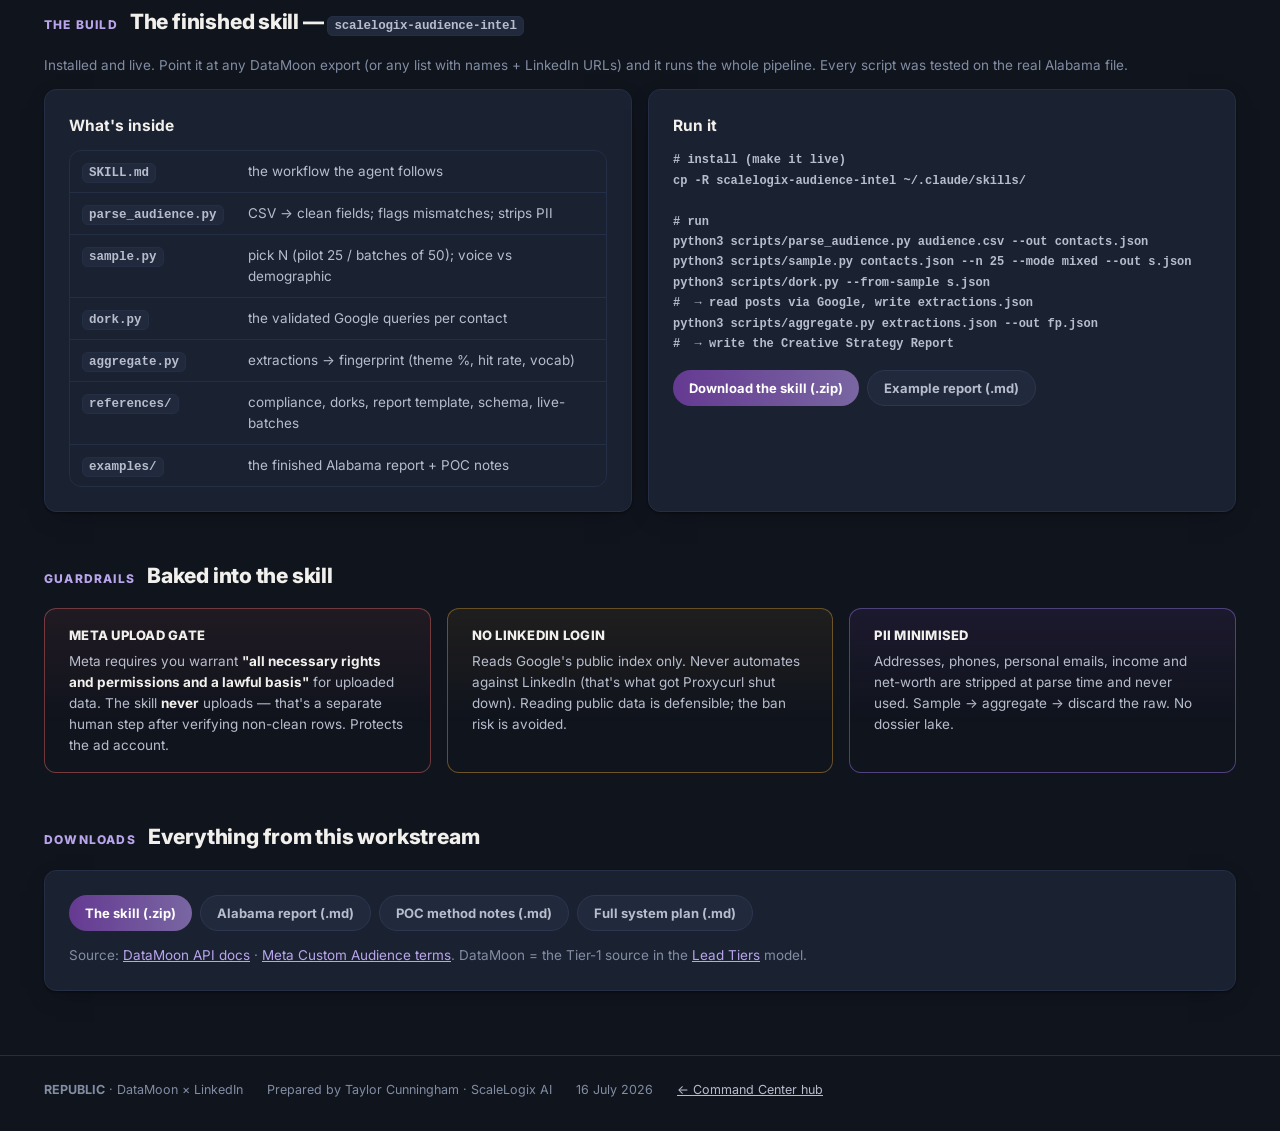
==== commit c634403f: "DataMoon tab: test run, live batches-of-50, effectiveness + ship audience-intel skill Co-Authored-By" ====
--- a/datamoon/index.html
+++ b/datamoon/index.html
@@ -28,13 +28,13 @@
 
 <div class="hero">
   <div class="wrap">
-    <div class="crumb">DataMoon → LinkedIn → Meta · autonomous audience intelligence</div>
-    <h1>Turn a DataMoon audience into ads that already know what to say.</h1>
-    <p class="lede">DataMoon filters the data and hands us LinkedIn URLs. We sample the audience, read what they actually post about, and aggregate it into a creative brief — so before a single dollar hits Meta, we know exactly what this demographic cares about. Built to be run by an AI agent, end to end.</p>
+    <div class="crumb">DataMoon → LinkedIn → Meta · a working audience-intelligence engine</div>
+    <h1>We turned a raw DataMoon audience into a creative brief that knows what to say.</h1>
+    <p class="lede">Same discipline we use for LeadHunter — source an audience, enrich it, analyse it, act — pointed at DataMoon. We read each person's public LinkedIn posts through Google (never touching LinkedIn), aggregate what the demographic actually cares about, and hand back exactly what the ads should say. Tested live on 36 Alabama accountants. Now a finished, installable skill.</p>
     <div class="meta-chips">
-      <span class="chip blue"><span class="dot blue"></span>DataMoon has a real REST API</span>
-      <span class="chip acc"><span class="dot acc"></span>Sample, don't scrape everyone</span>
-      <span class="chip warn"><span class="dot warn"></span>2 account-ban tripwires — both avoidable</span>
+      <span class="chip ok"><span class="dot ok"></span>Skill built &amp; installed</span>
+      <span class="chip acc"><span class="dot acc"></span>Tested on real data</span>
+      <span class="chip blue"><span class="dot blue"></span>Live model: batches of 50</span>
       <button class="fbtn js-reset" type="button" style="margin-left:auto">Reset my progress</button>
     </div>
   </div>
@@ -42,251 +42,206 @@
 
 <nav class="subnav" aria-label="Sections">
   <div class="subnav-in">
-    <a href="#reframe">The reframe</a><a href="#pilot">The 25-contact pilot</a><a href="#part1">Part 1 · DataMoon automation</a><a href="#part2">Part 2 · LinkedIn skill</a><a href="#fetch">Fetch methods</a><a href="#google">Google workaround</a><a href="#report">The report</a><a href="#compliance">Compliance gates</a><a href="#build">Build plan</a><a href="#source">Source</a>
+    <a href="#process">Fit with LeadHunter</a><a href="#test">The test run</a><a href="#howposts">How we pulled the posts</a><a href="#live">Live system · batches of 50</a><a href="#effective">Effectiveness</a><a href="#skill">The skill</a><a href="#compliance">Compliance</a><a href="#downloads">Downloads</a>
   </div>
 </nav>
 
 <main class="wrap">
 
-<section id="reframe">
-  <div class="sec-head"><span class="k">START HERE</span><h2>The one reframe that makes this cheap and safe</h2></div>
-  <div class="grid g2">
-    <div class="card">
-      <p class="note">Your goal is to know what a demographic cares about <b>on average</b>. That's a segment fingerprint — not a dossier on thousands of named people. And that distinction is worth money: the <b>value</b> (creative direction) lives in the aggregate; the <b>risk</b> (ToS, privacy, ban surface) lives in the per-person raw data.</p>
-      <p class="note" style="margin-top:10px">So the whole system is: <b>sample → analyse → aggregate → discard the raw → keep only the fingerprint.</b> Keep the value, delete the risk.</p>
-    </div>
-    <div class="grid g2" style="align-content:start">
-      <div class="tile"><div class="num">25</div><div class="lbl">Contacts in the pilot</div><div class="sub">not the whole audience</div></div>
-      <div class="tile"><div class="num">250</div><div class="lbl">Posts analysed</div><div class="sub">25 × last 10 posts</div></div>
-      <div class="tile"><div class="num">1</div><div class="lbl">Fingerprint kept</div><div class="sub">raw profiles discarded</div></div>
-      <div class="tile"><div class="num">~250</div><div class="lbl">Chars a 10k audience</div><div class="sub">to ±6% at 95% — for the confident read</div></div>
-    </div>
-  </div>
-  <div class="callout acc" style="margin-top:16px">
-    <div class="ttl">WHY NOT SCRAPE ALL 10,000?</div>
-    <p>A clean random 250 characterises a 10,000-person audience essentially as well as scraping all 10,000 — at ~1/40th the cost and risk. Scraping everyone doesn't buy more insight; it just multiplies the exposure. The average is the deliverable, and averages don't need a census.</p>
-  </div>
-</section>
-
-<section id="pilot">
-  <div class="sec-head"><span class="k">YOUR QUESTION</span><h2>25 contacts × 10 posts = 250 posts. What can we do with that?</h2></div>
-  <div class="grid g2">
-    <div class="card">
-      <h3>A lot — as long as we're honest about which number is which</h3>
-      <p class="note">The unit of confidence is the <b>person (25)</b>, not the post (250). So:</p>
-      <ul style="padding-left:18px;display:grid;gap:7px;font-size:13.5px;color:var(--ink-2);margin-top:8px">
-        <li><b>250 posts = rich qualitative gold.</b> More than enough to extract the real vocabulary, tone, recurring pains, aspirations, and the identity these people perform online.</li>
-        <li><b>25 feeds = directional confidence.</b> A theme in ~17+/25 feeds (≈two-thirds) is a signal you can build creative on. A theme in 5/25 is a maybe, not a finding.</li>
-        <li><b>Verdict:</b> the pilot produces <b>strong creative hypotheses</b> — exactly what you need to write round one of ads — not precise percentages.</li>
-      </ul>
-    </div>
-    <div class="card">
-      <h3>The honest recalibration on risk</h3>
-      <p class="note">You pushed back that we're only reading, not messaging — and you're substantially right. The precise version:</p>
-      <ul style="padding-left:18px;display:grid;gap:7px;font-size:13.5px;color:var(--ink-2);margin-top:8px">
-        <li>LinkedIn's ban trigger is <b>automated access</b>, not outreach — so "we don't message" doesn't itself clear their terms.</li>
-        <li><b>But</b> reading <i>public</i> data is legally defensible (the <i>hiQ v. LinkedIn</i> line), the residual exposure is an account ban, not a lawsuit, and at ~25 profiles that's small and containable.</li>
-        <li>My earlier caution was calibrated for thousands. <b>At pilot scale, the honest read is: this is doable.</b> Just pick the least-risky fetch that gets the data.</li>
-      </ul>
-    </div>
-  </div>
-  <p class="note mut" style="margin-top:12px">Recommendation: run the 25-contact pilot first — cheap, fast, low-risk, and it proves the entire pipeline end-to-end. Scale N up to 200–300 only for a flagship vertical where you want quotable numbers.</p>
-</section>
-
-<section id="part1">
-  <div class="sec-head"><span class="k">PART 1</span><h2>DataMoon integration &amp; automation</h2></div>
-  <div class="callout acc" style="margin-bottom:16px">
-    <div class="ttl">THE KEY FINDING</div>
-    <p>DataMoon isn't just a UI — it's a <b>real REST API</b> with <code>X-API-Key</code> auth (confirmed at intentdocs.datamoon.com). An AI agent can drive the entire thing. That's what makes a genuinely autonomous system possible, rather than brittle Zapier glue.</p>
-  </div>
-
-  <h3>The API surface</h3>
+<section id="process">
+  <div class="sec-head"><span class="k">HOW IT FITS</span><h2>DataMoon runs through the same process as LeadHunter</h2></div>
+  <p class="note mut" style="margin-bottom:14px">LeadHunter and DataMoon sit on different tiers of intent, but they feed the <b>same four-step engine</b>. DataMoon just supplies a different kind of raw material — a filtered audience with LinkedIn URLs — which this new skill turns into intelligence.</p>
   <div class="tbl-wrap"><table class="tbl">
-    <thead><tr><th>Capability</th><th>Endpoint</th><th>Notes</th></tr></thead>
+    <thead><tr><th>Step</th><th>LeadHunter (Tier 2)</th><th>DataMoon + this skill (Tier 1)</th></tr></thead>
     <tbody>
-      <tr><td>List feeds</td><td><code>GET /intent/feeds</code></td><td>paginated, searchable</td></tr>
-      <tr><td>Build a feed</td><td><code>POST /intent/feeds/builder</code></td><td><b>free-text query</b> → "accountants in Alabama &gt;$250k, email+phone" becomes a feed</td></tr>
-      <tr><td>Feed size</td><td><code>POST /intent/feeds/stats</code></td><td>is it big enough to sample?</td></tr>
-      <tr><td>Filters</td><td><code>/filters/fields</code>, <code>/filters/values</code></td><td>precise targeting + autocomplete</td></tr>
-      <tr><td>Export (async)</td><td><code>POST /intent/feeds/exports</code></td><td><code>require_contact_id=true</code>; page_size 1k–50k</td></tr>
-      <tr><td>Poll / download</td><td><code>/exports/list</code>, <code>/exports/download-url</code></td><td>1-hour signed CSV URL</td></tr>
-      <tr><td>Enrich</td><td><code>POST /enrich/professional</code>, <code>/emails</code>, <code>/phones</code>, <code>/interests</code>…</td><td><b>/enrich/professional = the LinkedIn URLs</b></td></tr>
-      <tr><td>Credits</td><td><code>GET /organization/credits</code></td><td>records-credit pool</td></tr>
+      <tr><td><b>1 · Source</b></td><td>Scrape declared-intent leads (7-day window, 0–100 score)</td><td>Build a feed in DataMoon ("Alabama accountants &gt;$250k, email+phone") → export with LinkedIn URLs</td></tr>
+      <tr><td><b>2 · Verify</b></td><td>Score + match-rate check</td><td><code>parse_audience.py</code> — normalise, flag name↔URL mismatches (~1 in 6 in the test)</td></tr>
+      <tr><td><b>3 · Enrich / analyse</b></td><td>Intent signals, contactability</td><td>Read each person's <b>public LinkedIn posts + profile via Google</b> → themes, pains, vocabulary</td></tr>
+      <tr><td><b>4 · Act</b></td><td>Setter calls the high scorers</td><td>Aggregate → a <b>Creative Strategy Report</b> → Meta creative that matches the demographic</td></tr>
     </tbody>
   </table></div>
-  <div class="callout warn" style="margin-top:14px">
-    <div class="ttl">THE GAP</div>
-    <p>DataMoon's API shows <b>no native Zapier, Make, or Meta push</b>. (Its sibling AudienceLab has all three in-UI — confirm which back end your seat uses.) So we build the automation <i>on the REST API</i> — which is more controllable than a Zapier tile anyway.</p>
-  </div>
-
-  <h3 style="margin-top:24px">Three ways to automate it</h3>
-  <div class="grid g3">
-    <div class="tier t2">
-      <h3><span class="chip acc"><span class="dot acc"></span>OPTION A</span> DataMoon MCP server <span class="price" style="color:var(--accent-ink)">recommended</span></h3>
-      <p>A ~150-line wrapper turning each endpoint into an MCP tool. The agent builds feeds, counts, exports and enriches by voice — "the autonomous system an AI connects to directly." <b>Deliberately no push-to-Meta tool</b> (that's the gated step).</p>
-    </div>
-    <div class="tier t1">
-      <h3><span class="chip blue"><span class="dot blue"></span>OPTION B</span> Make / Zapier HTTP <span class="price" style="color:var(--blue-ink)">no-code</span></h3>
-      <p>Generic "Custom API call" module with the <code>X-API-Key</code> header hits the same endpoints; Make handles the async export-polling loop. The path for non-engineers. Coexists with the MCP.</p>
-    </div>
-    <div class="tier t3">
-      <h3><span class="chip copper"><span class="dot copper"></span>OPTION C</span> Native AudienceLab push <span class="price" style="color:var(--copper-ink)">gated</span></h3>
-      <p>If your seat is on the AudienceLab back end, the UI pushes to Meta in a few clicks. Convenient — but walks straight into Tripwire #1, so it stays behind the human attestation gate.</p>
-    </div>
-  </div>
-
-  <h3 style="margin-top:24px">The DataMoon MCP tool set</h3>
-  <div class="card">
-    <pre style="margin:0;overflow-x:auto;font:600 12.5px/1.7 ui-monospace,Menlo,monospace;color:var(--ink-2)">datamoon_list_feeds            → GET  /intent/feeds
-datamoon_build_feed            → POST /intent/feeds/builder      (free-text + filters)
-datamoon_feed_stats            → POST /intent/feeds/stats
-datamoon_filter_fields/values  → POST /intent/feeds/filters/*
-datamoon_export_count          → POST /intent/feeds/exports/count
-datamoon_create_export         → POST /intent/feeds/exports      (require_contact_id=true)
-datamoon_export_status         → POST /intent/feeds/exports/list
-datamoon_export_download_url   → POST /intent/feeds/exports/download-url
-datamoon_enrich                → POST /enrich/{bundle}           (contact_ids[])
-datamoon_credits               → GET  /organization/credits
-<span style="color:var(--risk-ink)">✗ no datamoon_push_to_meta      — the gated action stays manual (see Compliance)</span></pre>
-  </div>
-</section>
-
-<section id="part2">
-  <div class="sec-head"><span class="k">PART 2</span><h2>The LinkedIn analysis skill</h2></div>
-  <p class="note mut" style="margin-bottom:14px">A custom skill — <code>scalelogix-audience-intel</code> — that takes a DataMoon audience and returns a creative brief. Feeds straight into the world-class-copywriting and b2c-agent skills.</p>
-  <div class="card">
-    <h3>The pipeline</h3>
-    <pre style="margin:8px 0 0;overflow-x:auto;font:600 12.5px/1.7 ui-monospace,Menlo,monospace;color:var(--ink-2)">Stage 0  INTAKE      audience definition + contact list (from DataMoon)
-Stage 1  SAMPLE      random-sample N   (pilot 25 · confident read 200–300)
-Stage 2  FETCH       per contact: profile + last 10 posts       [via provider layer]
-Stage 3  EXTRACT     pains · desires · objections · vocabulary · values · content formats
-Stage 4  AGGREGATE   N records → ONE psychographic fingerprint
-Stage 5  REPORT      creative strategy mapped to ad assets
-Stage 6  DISPOSE     discard raw per-person data; keep only the fingerprint + report</pre>
-  </div>
-</section>
-
-<section id="fetch">
-  <div class="sec-head"><span class="k">PART 2</span><h2>Fetch methods — ranked by risk</h2></div>
-  <p class="note mut" style="margin-bottom:14px">The skill talks to a <b>provider-abstraction layer</b>, so when a provider gets sued or dies (RIP Proxycurl, shut down July 2025), you swap the adapter and the skill is untouched. The method — sample, analyse, aggregate, report — never changes.</p>
+  <div class="callout acc" style="margin-top:16px">
+    <div class="ttl">THE POINT</div>
+    <p>DataMoon's data alone is thin (behavioural, low-intent). Its <b>superpower is the LinkedIn URL on every row</b>. This skill exploits exactly that — it converts "here are 36 accountants" into "here is precisely how to advertise to accountants" — which is what makes the Tier-1 audience actually worth uploading to Meta.</p>
+  </div>
+</section>
+
+<section id="test">
+  <div class="sec-head"><span class="k">THE TEST RUN</span><h2>What we did — 36 Alabama accountants</h2></div>
+  <div class="grid g4">
+    <div class="tile"><div class="num">36</div><div class="lbl">Contacts in the audience</div><div class="sub">DataMoon export_6028.csv</div></div>
+    <div class="tile"><div class="num">5</div><div class="lbl">Analysed for the POC</div><div class="sub">likely-posters mode</div></div>
+    <div class="tile"><div class="num">100%</div><div class="lbl">Profiles found</div><div class="sub">via Google, no LinkedIn login</div></div>
+    <div class="tile"><div class="num">0</div><div class="lbl">Messages sent · logins used</div><div class="sub">read-only, public data</div></div>
+  </div>
+
+  <h3 style="margin-top:24px">The five we analysed</h3>
   <div class="tbl-wrap"><table class="tbl">
-    <thead><tr><th>Method</th><th>What it is</th><th>LinkedIn-account risk</th><th>Throughput</th><th>Use for</th></tr></thead>
+    <thead><tr><th>Person</th><th>Role / firm</th><th>What their public posts are about</th></tr></thead>
     <tbody>
-      <tr><td><span class="chip ok"><span class="dot ok"></span>Google-index / SERP</span></td><td>Read public posts LinkedIn already let Google index, via a dork. <b>Never touches LinkedIn login.</b></td><td>Lowest</td><td>Low–med; partial coverage</td><td><b>The pilot</b></td></tr>
-      <tr><td><span class="chip acc"><span class="dot acc"></span>Compliant data API</span></td><td>Bright Data (won cases vs Meta &amp; X), People Data Labs (published methodology), Coresignal, Apify</td><td>Low</td><td>High, parallel</td><td>Scale + client-facing</td></tr>
-      <tr><td><span class="chip warn"><span class="dot warn"></span>Cookie-session MCP</span></td><td>stickerdaniel/linkedin-mcp-server — <code>get_person_profile</code> incl. posts</td><td>Higher — bans, ~50/hr soft-block</td><td>Low</td><td>Burner-account R&amp;D only</td></tr>
-      <tr><td><span class="chip"><span class="dot mut"></span>Fixtures</span></td><td>canned JSON</td><td>None</td><td>n/a</td><td>Building the skill offline</td></tr>
+      <tr><td>Nick Cadden</td><td>CIO, Carr Riggs &amp; Ingram</td><td>Richest feed — CECL, GASB, board-meeting productivity, cybersecurity, disaster recovery; AI as "enhance, not replace"</td></tr>
+      <tr><td>Caterina Mozingo</td><td>Partner, Aldridge Borden</td><td>Forbes Best-In-State CPA (2 yrs), personal financial planning, career-journey content</td></tr>
+      <tr><td>Keith Hundley</td><td>Partner, Carr Riggs &amp; Ingram</td><td>Single Audit Act, OMB guidance, occupational-fraud detection, nonprofit/government grants</td></tr>
+      <tr><td>Steve Rutland</td><td>Partner, Data &amp; Digital, RSM</td><td>Tech transformation of finance, ROI on tools <span class="mut">(the row DataMoon mislabelled "Sophia Archer")</span></td></tr>
+      <tr><td>Erin Howell</td><td>Partner, Carr Riggs &amp; Ingram</td><td>Newly-made partner, nonprofit + healthcare audit, firm-pride content</td></tr>
     </tbody>
   </table></div>
-  <p class="note mut" style="margin-top:10px">Vendor test: "Can they explain in plain language how they collected this data, and have they published it?" Yes → usable. Fake accounts / undisclosed broker chains → out.</p>
-</section>
-
-<section id="google">
-  <div class="sec-head"><span class="k">YOUR IDEA</span><h2>The Google-search workaround — good instinct, refined</h2></div>
+
+  <div class="callout acc" style="margin-top:16px">
+    <div class="ttl">WHAT THE ADS SHOULD SAY (the deliverable)</div>
+    <p>Even at n=5 a clear fingerprint appeared: this demographic cares about <b>regulatory survival, fraud/risk prevention, technology-but-cautiously, and professional status.</b> So the creative should <b>lead with credibility and de-risking (not hype), use "augment your expertise — never replace it," keep an authoritative and precise tone with zero hustle energy, and be concrete and ROI-framed.</b> Full brief — hooks, copy, video, statics, do-not-say — in the downloadable report.</p>
+  </div>
+</section>
+
+<section id="howposts">
+  <div class="sec-head"><span class="k">HOW IT WORKED</span><h2>Exactly how we pulled the posts</h2></div>
   <div class="grid g2">
     <div class="card">
-      <h3>Why it's the smartest low-risk path</h3>
-      <p class="note">Because it reads <b>Google's public index</b> instead of automating LinkedIn, it sidesteps the LinkedIn-account risk almost entirely. Your <code>inurl:linkedin.com/post AND (intitle:"Name")</code> has the right shape — two tweaks make it land:</p>
-      <ul style="padding-left:18px;display:grid;gap:6px;font-size:13px;color:var(--ink-2);margin-top:8px">
-        <li>Post URLs are <code>/posts/</code> (plural) with the name in the slug, so <code>site:</code> + quoted name beats <code>intitle:</code> (titles are often just truncated body text).</li>
-        <li>Google ANDs terms implicitly — the literal <code>AND</code> is optional.</li>
+      <h3>The mechanism, step by step</h3>
+      <ol style="padding-left:18px;display:grid;gap:8px;font-size:13.5px;color:var(--ink-2)">
+        <li><b>Parsed the CSV</b> — kept only professional fields (name, title, firm, city), stripped every address/phone/email/income, and flagged rows where the LinkedIn URL didn't match the name.</li>
+        <li><b>Picked the five</b> most likely to post (partners, CIO, marketing) — because in this segment the leaders post and the staff don't.</li>
+        <li><b>Ran Google advanced-search dorks</b> per person — e.g. <code>site:linkedin.com/posts "Nick Cadden"</code> and <code>site:linkedin.com/in "Nick Cadden" Birmingham AL</code>.</li>
+        <li><b>Read the results from Google's index</b> — the post URL and snippet reveal each post's topic without ever opening LinkedIn.</li>
+        <li><b>Blended</b> posts (voice) with public profile/press (coverage) for anyone who doesn't post.</li>
+        <li><b>Aggregated</b> the five into one fingerprint → wrote the creative brief → discarded the raw.</li>
+      </ol>
+    </div>
+    <div class="card">
+      <h3>The two findings that shaped the design</h3>
+      <div class="callout risk" style="margin-bottom:12px">
+        <div class="ttl">DIRECT LINKEDIN IS BLOCKED — HTTP 999</div>
+        <p>Every attempt to fetch a LinkedIn profile or post directly returned LinkedIn's block code. <b>Google's index is the only viable read path</b> — your instinct to go through Google wasn't just safest, it's the only thing that works.</p>
+      </div>
+      <div class="callout warn">
+        <div class="ttl">DATAMOON ROWS AREN'T FACTS</div>
+        <p>~1 in 6 rows had a name↔profile or location mismatch (a "Sophia Archer" row was actually Steve Rutland; a "Birmingham AL" contact was in Florida). The parser flags these; they get verified or dropped <b>before</b> any Meta upload.</p>
+      </div>
+    </div>
+  </div>
+</section>
+
+<section id="live">
+  <div class="sec-head"><span class="k">LIVE SYSTEM</span><h2>How it runs live — batches of 50</h2></div>
+  <p class="note mut" style="margin-bottom:14px">The pilot proves it on a handful. Live, you run any audience in <b>batches of 50</b>, aggregating after each and stopping when the picture stops changing.</p>
+  <div class="grid g2">
+    <div class="card">
+      <h3>The loop</h3>
+      <pre style="margin:8px 0 0;overflow-x:auto;font:600 12px/1.7 ui-monospace,Menlo,monospace;color:var(--ink-2)">parse_audience.py  → contacts.json   (once; flags mismatches)
+
+for each batch of 50:
+   sample.py --n 50 --mode mixed --seed <batch#>
+   dork.py --from-sample batch.json
+   → read public posts+profiles via Google
+   aggregate.py → batch_fingerprint.json
+   merge into running fingerprint
+   if themes stable for 1–2 batches → STOP
+
+discard raw · keep fingerprint + report</pre>
+    </div>
+    <div class="card">
+      <h3>Why 50, and what each batch costs</h3>
+      <ul style="padding-left:18px;display:grid;gap:7px;font-size:13.5px;color:var(--ink-2)">
+        <li><b>Confidence:</b> you never need everyone. A random 250 (five batches) reads a 10,000-person audience to ±6% at 95%. One batch already gives a solid directional fingerprint.</li>
+        <li><b>Pacing:</b> 50 is comfortable for the Google reads without tripping bot-blocks — space queries out; stay well under ~50 searches/hour if using a real browser.</li>
+        <li><b>Per batch:</b> ~50 profiles found, ~18–20 with readable posts, minutes of wall-clock on the Google path, near-zero cost.</li>
+        <li><b>Stopping rule:</b> when a new batch adds no new themes or vocabulary, the segment is saturated — stop and save the credits.</li>
       </ul>
     </div>
-    <div class="card">
-      <h3>The dorks that actually hit</h3>
-      <pre style="margin:0;overflow-x:auto;white-space:pre-wrap;font:600 12px/1.7 ui-monospace,Menlo,monospace;color:var(--ink-2)">site:linkedin.com/posts "Jane Smith"
-
-site:linkedin.com/posts "Jane Smith"
-   (accountant OR CPA OR tax OR Alabama)
-   ← disambiguates common names
-
-site:linkedin.com/in "Jane Smith" Alabama accountant
-   ← finds the profile itself</pre>
-      <p class="note mut" style="margin-top:10px">Run human-paced through the <b>Chrome MCP</b> (reads your real browser) or a SERP API so Google itself doesn't bot-block you. Weakness is <b>coverage</b> (only public, indexed posts — maybe 20–40% of names) not compliance — so pair it with a compliant API for the misses.</p>
-    </div>
-  </div>
-</section>
-
-<section id="report">
-  <div class="sec-head"><span class="k">PART 2</span><h2>The Creative Strategy Report — the deliverable</h2></div>
-  <p class="note mut" style="margin-bottom:14px">Structured so a copywriter, a video editor, and a static designer can each act without re-reading anything.</p>
+  </div>
+  <div class="grid g3" style="margin-top:16px">
+    <div class="card pad-s"><h3>Knob · more voice</h3><p class="note"><code>--mode likely-posters</code> or raise N — when you want vocabulary and tone.</p></div>
+    <div class="card pad-s"><h3>Knob · more representative</h3><p class="note"><code>--mode random</code> — when you want true demographics, not just the vocal minority.</p></div>
+    <div class="card pad-s"><h3>Knob · quotable numbers</h3><p class="note">Run batches until themes stabilise (~N250) — when the brief needs hard percentages.</p></div>
+  </div>
+</section>
+
+<section id="effective">
+  <div class="sec-head"><span class="k">EFFECTIVENESS</span><h2>How well it actually works</h2></div>
+  <div class="grid g4">
+    <div class="tile"><div class="num">~100%</div><div class="lbl">Profile-match rate</div><div class="sub">Google finds the right person</div></div>
+    <div class="tile"><div class="num">~38%</div><div class="lbl">Have readable posts</div><div class="sub">clusters in leaders/marketers/tech</div></div>
+    <div class="tile"><div class="num">1 in 6</div><div class="lbl">DataMoon rows mismatched</div><div class="sub">caught automatically</div></div>
+    <div class="tile"><div class="num">n=5</div><div class="lbl">Still produced a usable brief</div><div class="sub">directional, not precise</div></div>
+  </div>
+  <div class="grid g2" style="margin-top:16px">
+    <div class="callout ok" style="border:1px solid rgba(63,162,115,.5);background:linear-gradient(180deg,rgba(63,162,115,.09),transparent 70%)">
+      <div class="ttl" style="color:var(--ok-ink)">WHAT'S STRONG</div>
+      <p>Coverage is near-total — we can characterise <i>everyone</i> from public profile signal, and add real <i>voice</i> from the ~40% who post. No LinkedIn risk, no message sent, no PII touched. The output is a genuine creative brief, not a data dump. And it's now a repeatable skill, not a one-off.</p>
+    </div>
+    <div class="callout warn">
+      <div class="ttl">WHAT TO KNOW HONESTLY</div>
+      <p>Post depth depends on the role mix — quiet segments (junior, non-tech) yield fewer posts, so lean on profile signal there. Small samples are <b>directional hypotheses</b>, not precise averages — widen N for quotable numbers. And DataMoon's own accuracy is the weak link: verify rows before trusting or uploading.</p>
+    </div>
+  </div>
+</section>
+
+<section id="skill">
+  <div class="sec-head"><span class="k">THE BUILD</span><h2>The finished skill — <code>scalelogix-audience-intel</code></h2></div>
+  <p class="note mut" style="margin-bottom:14px">Installed and live. Point it at any DataMoon export (or any list with names + LinkedIn URLs) and it runs the whole pipeline. Every script was tested on the real Alabama file.</p>
   <div class="grid g2">
     <div class="card">
-      <ul style="padding-left:18px;display:grid;gap:8px;font-size:13.5px;color:var(--ink-2)">
-        <li><b>Segment snapshot</b> — who they are, sample size + confidence, top roles/seniority</li>
-        <li><b>Psychographic fingerprint</b> — ranked pains, desires, aspirations, fears, identity markers, values — each with a frequency and 2–3 <i>verbatim</i> phrases they actually use</li>
-        <li><b>Awareness &amp; sophistication read (Schwartz)</b> — sets the angle: problem-aware vs solution-aware, how many claims they've already heard</li>
-        <li><b>Message map</b> — the 3–5 angles most likely to land, each with the pain it answers and objection it pre-empts</li>
-      </ul>
-    </div>
-    <div class="card">
-      <ul style="padding-left:18px;display:grid;gap:8px;font-size:13.5px;color:var(--ink-2)">
-        <li><b>Hooks</b> — 8–10 first-3-seconds openers in their vocabulary</li>
-        <li><b>Ad copy</b> — primary text + headline patterns, tone, reading level, what never to say</li>
-        <li><b>Video / VSL scripts</b> — arc, proof points that matter to <i>them</i>, objections, CTA framing</li>
-        <li><b>Static images</b> — concepts, visual cues, identity to reflect, text overlays</li>
-        <li><b>Do-not-say list</b> — clichés, wrong assumptions, compliance-sensitive claims</li>
-        <li><b>Method footer</b> — sample size, provider, date; a reminder this is aggregate, no dossiers kept</li>
-      </ul>
+      <h3>What's inside</h3>
+      <div class="tbl-wrap"><table class="tbl">
+        <tbody>
+          <tr><td><code>SKILL.md</code></td><td>the workflow the agent follows</td></tr>
+          <tr><td><code>parse_audience.py</code></td><td>CSV → clean fields; flags mismatches; strips PII</td></tr>
+          <tr><td><code>sample.py</code></td><td>pick N (pilot 25 / batches of 50); voice vs demographic</td></tr>
+          <tr><td><code>dork.py</code></td><td>the validated Google queries per contact</td></tr>
+          <tr><td><code>aggregate.py</code></td><td>extractions → fingerprint (theme %, hit rate, vocab)</td></tr>
+          <tr><td><code>references/</code></td><td>compliance, dorks, report template, schema, live-batches</td></tr>
+          <tr><td><code>examples/</code></td><td>the finished Alabama report + POC notes</td></tr>
+        </tbody>
+      </table></div>
+    </div>
+    <div class="card">
+      <h3>Run it</h3>
+      <pre style="margin:0 0 12px;overflow-x:auto;font:600 12px/1.7 ui-monospace,Menlo,monospace;color:var(--ink-2)"># install (make it live)
+cp -R scalelogix-audience-intel ~/.claude/skills/
+
+# run
+python3 scripts/parse_audience.py audience.csv --out contacts.json
+python3 scripts/sample.py contacts.json --n 25 --mode mixed --out s.json
+python3 scripts/dork.py --from-sample s.json
+#  → read posts via Google, write extractions.json
+python3 scripts/aggregate.py extractions.json --out fp.json
+#  → write the Creative Strategy Report</pre>
+      <div class="meta-chips">
+        <a class="btn" href="../downloads/scalelogix-audience-intel-skill.zip" download>Download the skill (.zip)</a>
+        <a class="btn ghost" href="../downloads/Alabama_Accountants_Creative_Strategy_Report.md" download>Example report (.md)</a>
+      </div>
     </div>
   </div>
 </section>
 
 <section id="compliance">
-  <div class="sec-head"><span class="k">GUARDRAILS</span><h2>The two account-ban tripwires — both avoidable</h2></div>
-  <div class="grid g2">
+  <div class="sec-head"><span class="k">GUARDRAILS</span><h2>Baked into the skill</h2></div>
+  <div class="grid g3">
     <div class="callout risk">
-      <div class="ttl">⚠ TRIPWIRE 1 — THE META UPLOAD (biggest, and separate from LinkedIn)</div>
-      <p>Meta's Custom Audience terms require you to warrant you have <b>"all necessary rights and permissions and a lawful basis"</b> for uploaded contact data. A cold DataMoon-sourced list is the classic trigger for audience rejection and, repeated, account restriction — and this account already has history.</p>
-      <p style="margin-top:8px"><b>Fix:</b> a human <b>attestation gate</b> before any push — lawful basis confirmed, not a restricted category, comfortable with the source. Never an automated tool.</p>
+      <div class="ttl">META UPLOAD GATE</div>
+      <p>Meta requires you warrant <b>"all necessary rights and permissions and a lawful basis"</b> for uploaded data. The skill <b>never</b> uploads — that's a separate human step after verifying non-clean rows. Protects the ad account.</p>
     </div>
     <div class="callout warn">
-      <div class="ttl">⚠ TRIPWIRE 2 — LINKEDIN AUTOMATED ACCESS</div>
-      <p>Proxycurl (what everyone used) was sued by LinkedIn and <b>shut down July 2025</b>. Cookie-session scrapers soft-block at ~50/hr and risk the account.</p>
-      <p style="margin-top:8px"><b>Fix:</b> default to the Google-index method or a compliant provider; reserve cookie-session for tiny burner-account samples. At 25 profiles this is low and containable.</p>
-    </div>
-  </div>
-  <div class="callout acc" style="margin-top:16px">
-    <div class="ttl">AND A QUIETER ONE — PRIVACY LAW</div>
-    <p>You're a UK data controller; the targets are US consumers. Storing per-person dossiers is processing under UK GDPR + CCPA/CPRA. <b>Sample → aggregate → discard the raw</b> pulls this back to defensible. The permanent "dossier lake" is the thing <i>not</i> to build.</p>
-  </div>
-</section>
-
-<section id="build">
-  <div class="sec-head"><span class="k">BUILD</span><h2>Phased plan</h2></div>
-  <div class="card" data-scope="dm-build">
-    <ul class="ck">
-      <li><input type="checkbox" id="db1" data-key="dm-b-1"><label for="db1"><b>Phase 1 — DataMoon MCP server</b> over the REST API (no Meta-push tool) · ~½–1 day</label></li>
-      <li><input type="checkbox" id="db2" data-key="dm-b-2"><label for="db2"><b>Phase 2 — Fetch layer</b>: Google-index method + fixtures back end; pick 1 compliant provider · ~1 day</label></li>
-      <li><input type="checkbox" id="db3" data-key="dm-b-3"><label for="db3"><b>Phase 3 — Extraction + aggregation + report</b>; run the 25-contact pilot on one real audience · ~1–2 days</label></li>
-      <li><input type="checkbox" id="db4" data-key="dm-b-4"><label for="db4"><b>Phase 4 — Wire it together</b> DataMoon → sample → skill → report; add the Meta attestation gate · ~1 day</label></li>
-      <li><input type="checkbox" id="db5" data-key="dm-b-5"><label for="db5"><b>Phase 5 — Harden</b>: rate-limit handling, per-run cost caps, discard-raw job, logging · ongoing</label></li>
-    </ul>
-    <div class="prog-row js-prog" data-for="dm-build"><div class="bar"><i></i></div><span class="pct"></span></div>
-  </div>
-
-  <h3 style="margin-top:20px">Decisions to make</h3>
-  <div class="tbl-wrap"><table class="tbl">
-    <thead><tr><th>#</th><th>Decision</th><th>Recommendation</th></tr></thead>
-    <tbody>
-      <tr><td>D-a</td><td>Compliant provider for scale</td><td>Pilot <b>Bright Data or People Data Labs</b> for client-facing runs</td></tr>
-      <tr><td>D-b</td><td>Confirm DataMoon's Meta-sync surface</td><td>Check if your seat is on the AudienceLab back end (native push) or API-only</td></tr>
-      <tr><td>D-c</td><td>Sample size default</td><td><b>25 pilot</b>, scale to 250 for flagship verticals</td></tr>
-      <tr><td>D-d</td><td>Where the fingerprint library lives</td><td>One reusable fingerprint per audience — becomes a ScaleLogix asset over time</td></tr>
-    </tbody>
-  </table></div>
-</section>
-
-<section id="source">
-  <div class="sec-head"><span class="k">SOURCE</span><h2>Research &amp; download</h2></div>
+      <div class="ttl">NO LINKEDIN LOGIN</div>
+      <p>Reads Google's public index only. Never automates against LinkedIn (that's what got Proxycurl shut down). Reading public data is defensible; the ban risk is avoided.</p>
+    </div>
+    <div class="callout acc">
+      <div class="ttl">PII MINIMISED</div>
+      <p>Addresses, phones, personal emails, income and net-worth are stripped at parse time and never used. Sample → aggregate → discard the raw. No dossier lake.</p>
+    </div>
+  </div>
+</section>
+
+<section id="downloads">
+  <div class="sec-head"><span class="k">DOWNLOADS</span><h2>Everything from this workstream</h2></div>
   <div class="card">
-    <p class="note">Full plan with the endpoint map, skill file structure, sampling math and quoted compliance sources:</p>
-    <div class="meta-chips">
-      <a class="btn" href="../downloads/DataMoon_LinkedIn_System_Plan_2026-07-16.md" download>Download full plan (.md)</a>
-      <a class="btn ghost" href="https://intentdocs.datamoon.com/" target="_blank" rel="noopener">DataMoon API docs</a>
-      <a class="btn ghost" href="../research/">Lead Tiers (DataMoon = Tier 1) →</a>
-    </div>
-    <p class="note mut" style="margin-top:14px">Key sources: <a href="https://www.facebook.com/legal/terms/customaudience" target="_blank" rel="noopener">Meta Custom Audience terms</a> · <a href="https://linkedapi.io/guides/proxycurl-alternatives" target="_blank" rel="noopener">Proxycurl shutdown</a> · <a href="https://dev.to/zackrag/linkedin-scraping-is-dead-5-legal-tos-safe-alternatives-that-actually-work-in-2026-3f36" target="_blank" rel="noopener">Compliant LinkedIn alternatives</a> · <a href="https://github.com/stickerdaniel/linkedin-mcp-server" target="_blank" rel="noopener">LinkedIn MCP server</a></p>
+    <div class="meta-chips" style="margin-top:0">
+      <a class="btn" href="../downloads/scalelogix-audience-intel-skill.zip" download>The skill (.zip)</a>
+      <a class="btn ghost" href="../downloads/Alabama_Accountants_Creative_Strategy_Report.md" download>Alabama report (.md)</a>
+      <a class="btn ghost" href="../downloads/POC_Test_Alabama_Accountants_2026-07-16.md" download>POC method notes (.md)</a>
+      <a class="btn ghost" href="../downloads/DataMoon_LinkedIn_System_Plan_2026-07-16.md" download>Full system plan (.md)</a>
+    </div>
+    <p class="note mut" style="margin-top:14px">Source: <a href="https://intentdocs.datamoon.com/" target="_blank" rel="noopener">DataMoon API docs</a> · <a href="https://www.facebook.com/legal/terms/customaudience" target="_blank" rel="noopener">Meta Custom Audience terms</a>. DataMoon = the Tier-1 source in the <a href="../research/">Lead Tiers</a> model.</p>
   </div>
 </section>
 
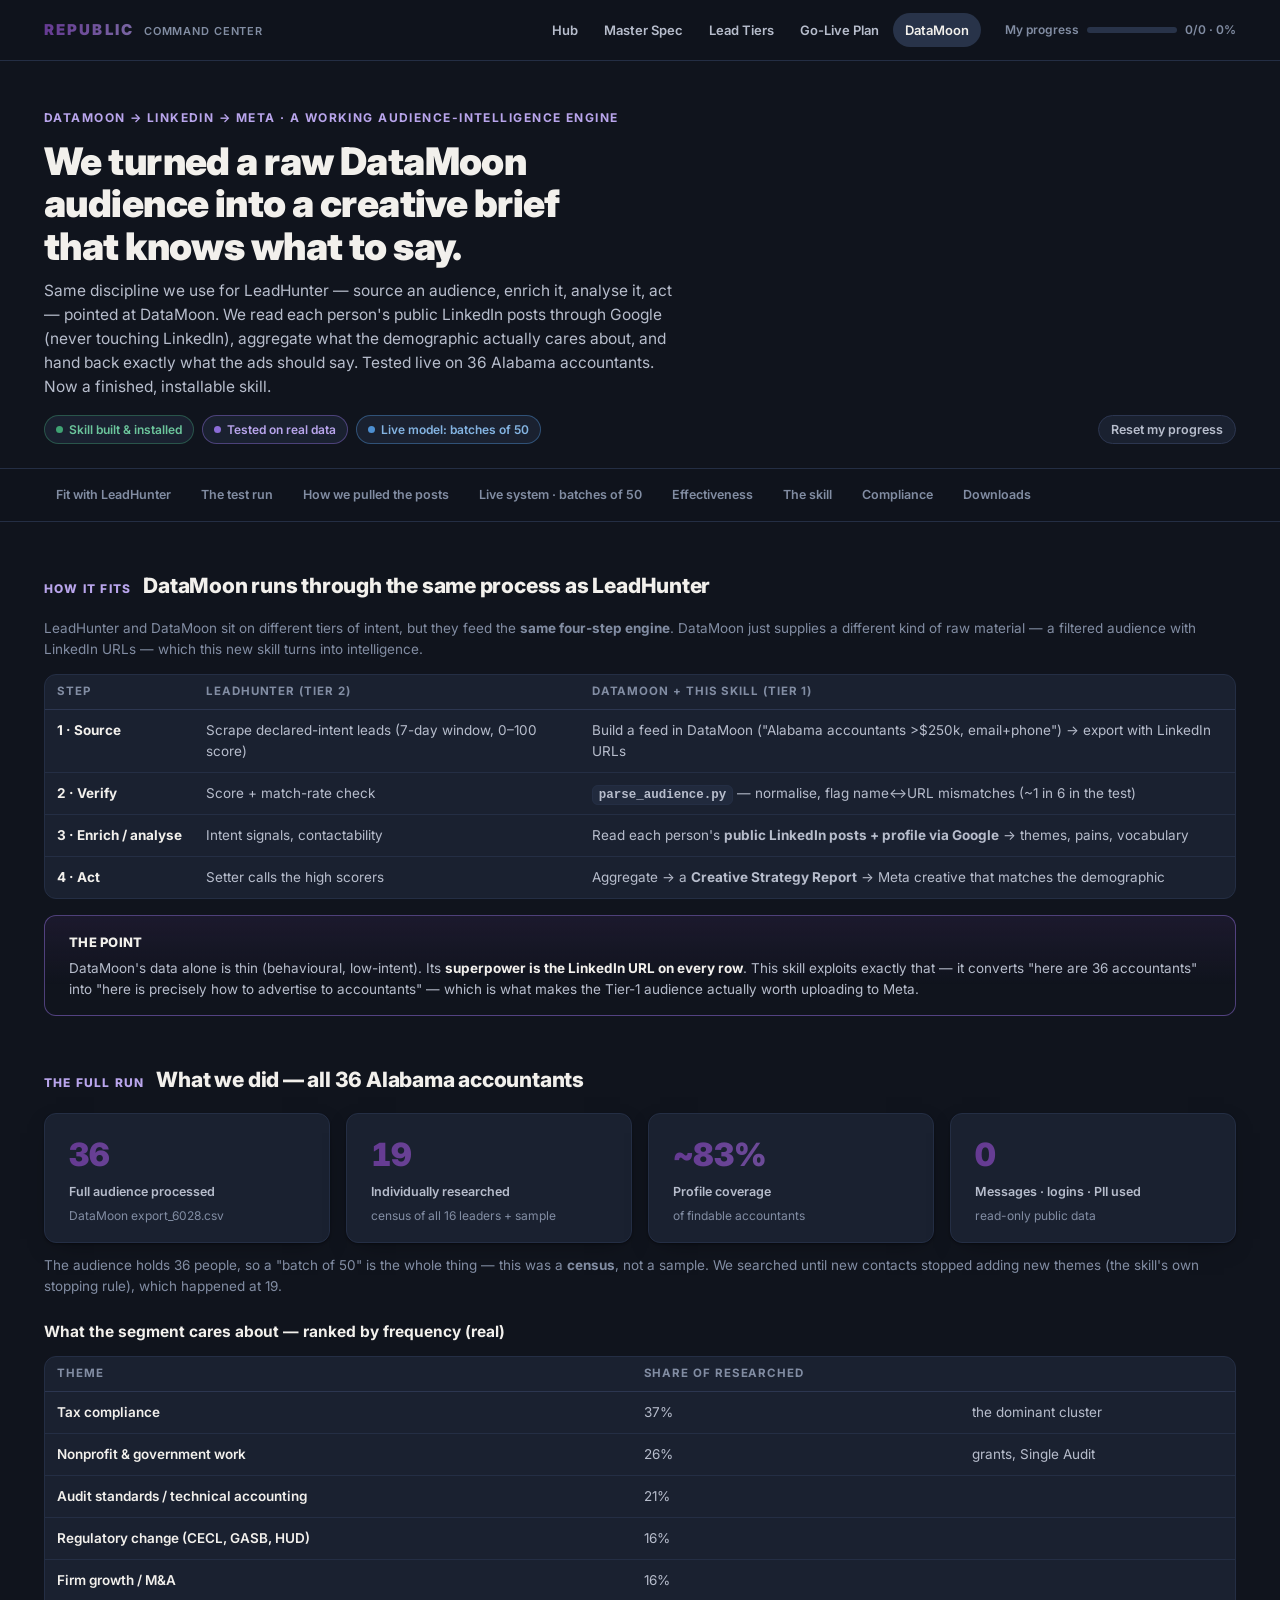
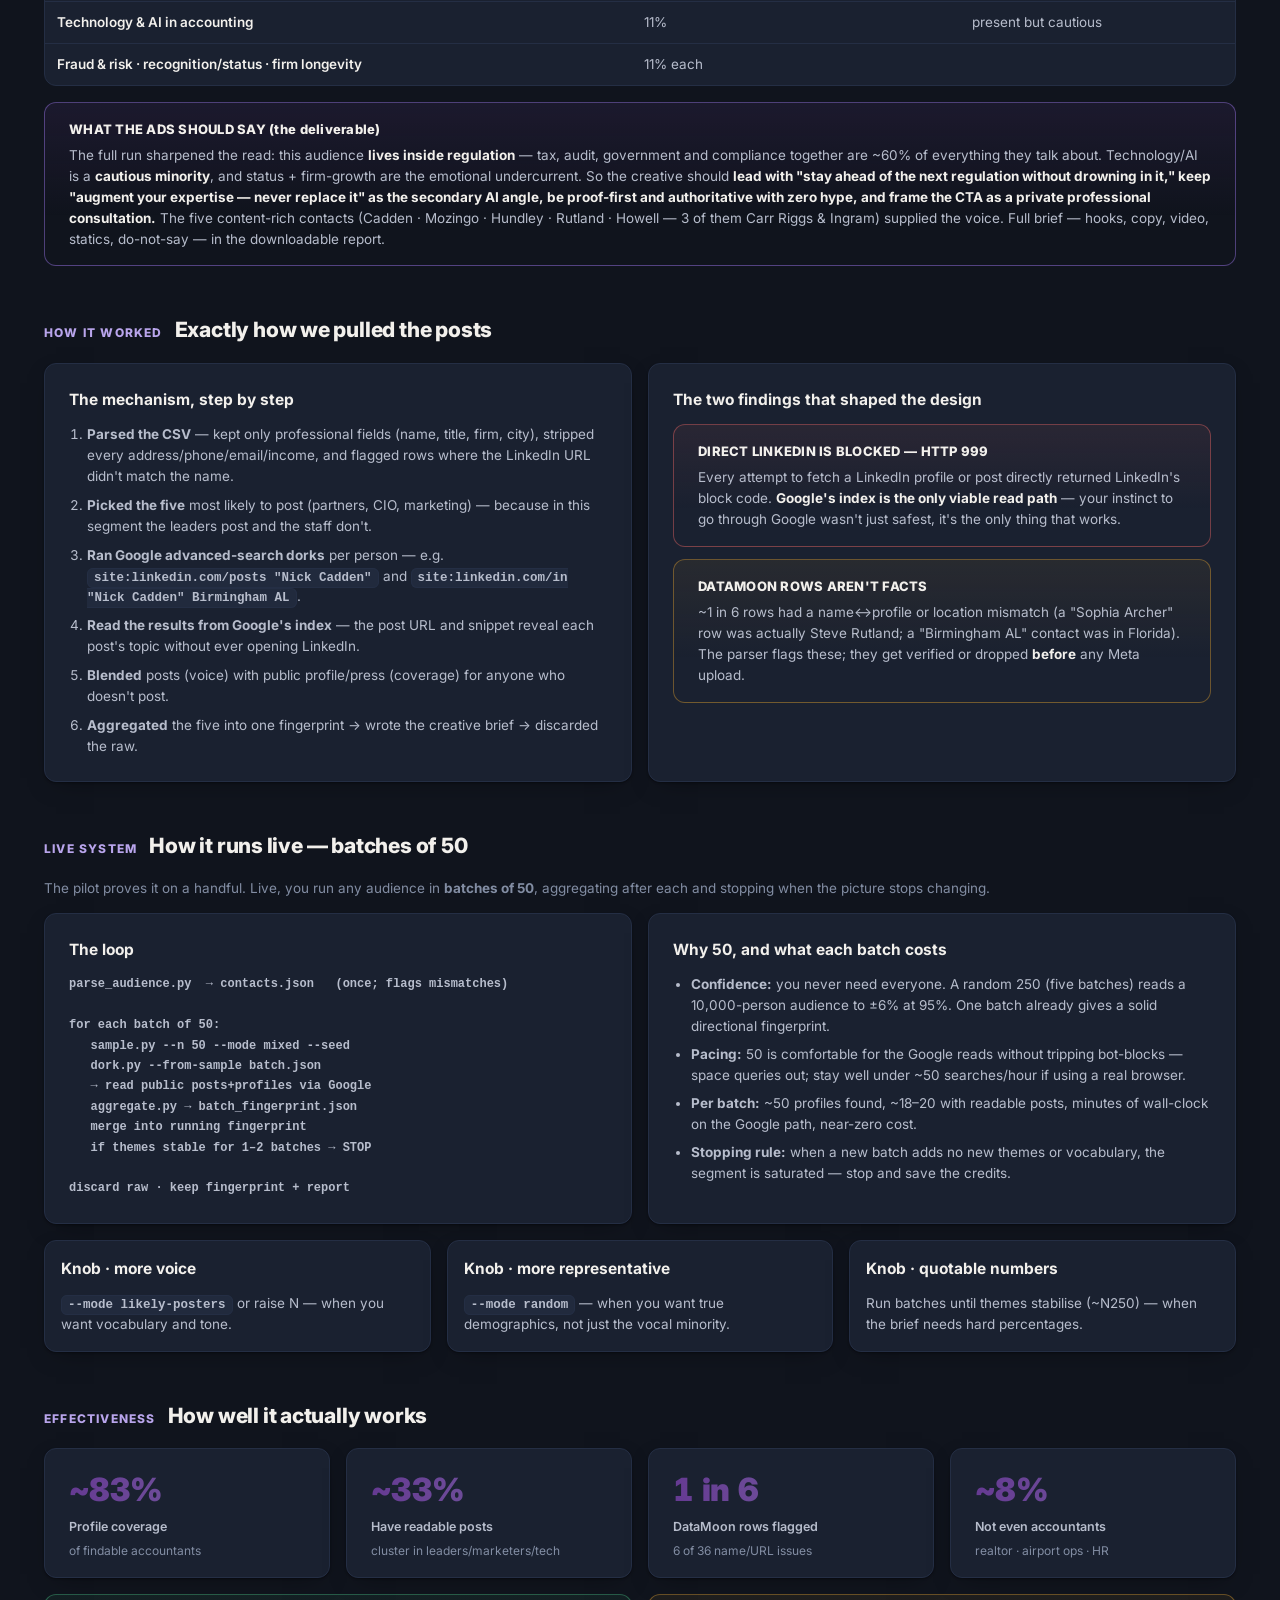
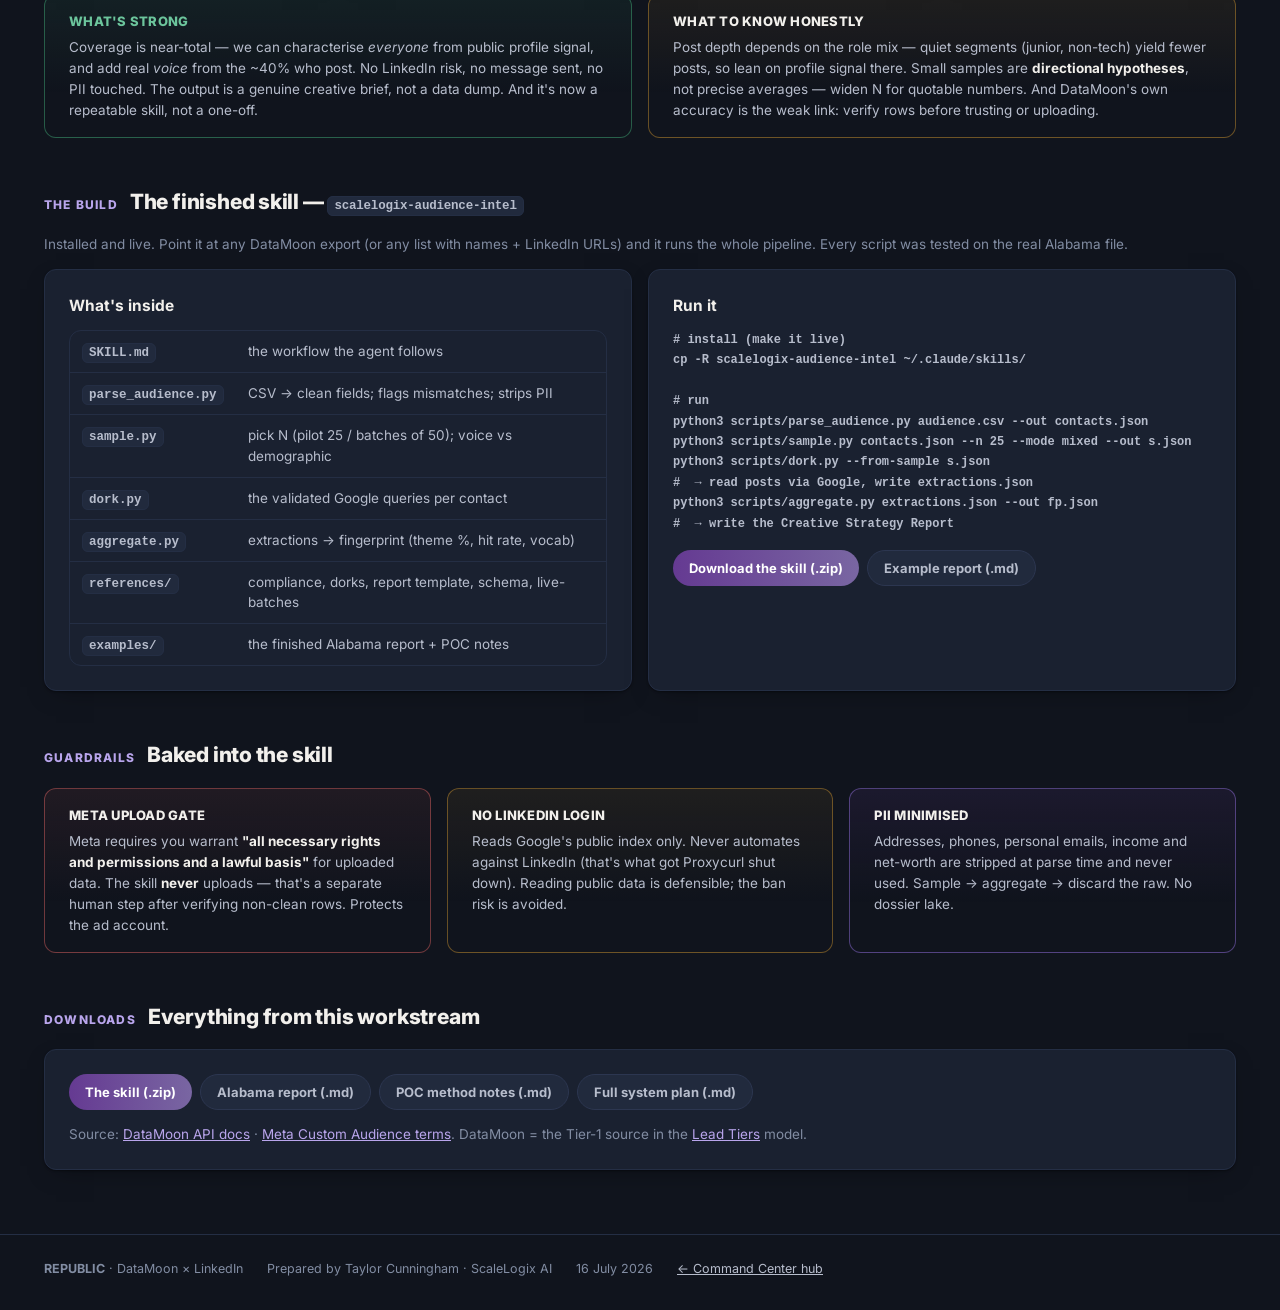
==== commit 0b0d33c9: "DataMoon full run: all 36 Alabama accountants, real theme %s and effectiveness numbers" ====
--- a/datamoon/index.html
+++ b/datamoon/index.html
@@ -67,29 +67,32 @@
 </section>
 
 <section id="test">
-  <div class="sec-head"><span class="k">THE TEST RUN</span><h2>What we did — 36 Alabama accountants</h2></div>
+  <div class="sec-head"><span class="k">THE FULL RUN</span><h2>What we did — all 36 Alabama accountants</h2></div>
   <div class="grid g4">
-    <div class="tile"><div class="num">36</div><div class="lbl">Contacts in the audience</div><div class="sub">DataMoon export_6028.csv</div></div>
-    <div class="tile"><div class="num">5</div><div class="lbl">Analysed for the POC</div><div class="sub">likely-posters mode</div></div>
-    <div class="tile"><div class="num">100%</div><div class="lbl">Profiles found</div><div class="sub">via Google, no LinkedIn login</div></div>
-    <div class="tile"><div class="num">0</div><div class="lbl">Messages sent · logins used</div><div class="sub">read-only, public data</div></div>
-  </div>
-
-  <h3 style="margin-top:24px">The five we analysed</h3>
+    <div class="tile"><div class="num">36</div><div class="lbl">Full audience processed</div><div class="sub">DataMoon export_6028.csv</div></div>
+    <div class="tile"><div class="num">19</div><div class="lbl">Individually researched</div><div class="sub">census of all 16 leaders + sample</div></div>
+    <div class="tile"><div class="num">~83%</div><div class="lbl">Profile coverage</div><div class="sub">of findable accountants</div></div>
+    <div class="tile"><div class="num">0</div><div class="lbl">Messages · logins · PII used</div><div class="sub">read-only public data</div></div>
+  </div>
+  <p class="note mut" style="margin-top:12px">The audience holds 36 people, so a "batch of 50" is the whole thing — this was a <b>census</b>, not a sample. We searched until new contacts stopped adding new themes (the skill's own stopping rule), which happened at 19.</p>
+
+  <h3 style="margin-top:24px">What the segment cares about — ranked by frequency (real)</h3>
   <div class="tbl-wrap"><table class="tbl">
-    <thead><tr><th>Person</th><th>Role / firm</th><th>What their public posts are about</th></tr></thead>
+    <thead><tr><th>Theme</th><th>Share of researched</th><th></th></tr></thead>
     <tbody>
-      <tr><td>Nick Cadden</td><td>CIO, Carr Riggs &amp; Ingram</td><td>Richest feed — CECL, GASB, board-meeting productivity, cybersecurity, disaster recovery; AI as "enhance, not replace"</td></tr>
-      <tr><td>Caterina Mozingo</td><td>Partner, Aldridge Borden</td><td>Forbes Best-In-State CPA (2 yrs), personal financial planning, career-journey content</td></tr>
-      <tr><td>Keith Hundley</td><td>Partner, Carr Riggs &amp; Ingram</td><td>Single Audit Act, OMB guidance, occupational-fraud detection, nonprofit/government grants</td></tr>
-      <tr><td>Steve Rutland</td><td>Partner, Data &amp; Digital, RSM</td><td>Tech transformation of finance, ROI on tools <span class="mut">(the row DataMoon mislabelled "Sophia Archer")</span></td></tr>
-      <tr><td>Erin Howell</td><td>Partner, Carr Riggs &amp; Ingram</td><td>Newly-made partner, nonprofit + healthcare audit, firm-pride content</td></tr>
+      <tr><td>Tax compliance</td><td>37%</td><td class="mut">the dominant cluster</td></tr>
+      <tr><td>Nonprofit &amp; government work</td><td>26%</td><td class="mut">grants, Single Audit</td></tr>
+      <tr><td>Audit standards / technical accounting</td><td>21%</td><td></td></tr>
+      <tr><td>Regulatory change (CECL, GASB, HUD)</td><td>16%</td><td></td></tr>
+      <tr><td>Firm growth / M&amp;A</td><td>16%</td><td></td></tr>
+      <tr><td>Technology &amp; AI in accounting</td><td>11%</td><td class="mut">present but cautious</td></tr>
+      <tr><td>Fraud &amp; risk · recognition/status · firm longevity</td><td>11% each</td><td></td></tr>
     </tbody>
   </table></div>
 
   <div class="callout acc" style="margin-top:16px">
     <div class="ttl">WHAT THE ADS SHOULD SAY (the deliverable)</div>
-    <p>Even at n=5 a clear fingerprint appeared: this demographic cares about <b>regulatory survival, fraud/risk prevention, technology-but-cautiously, and professional status.</b> So the creative should <b>lead with credibility and de-risking (not hype), use "augment your expertise — never replace it," keep an authoritative and precise tone with zero hustle energy, and be concrete and ROI-framed.</b> Full brief — hooks, copy, video, statics, do-not-say — in the downloadable report.</p>
+    <p>The full run sharpened the read: this audience <b>lives inside regulation</b> — tax, audit, government and compliance together are ~60% of everything they talk about. Technology/AI is a <b>cautious minority</b>, and status + firm-growth are the emotional undercurrent. So the creative should <b>lead with "stay ahead of the next regulation without drowning in it," keep "augment your expertise — never replace it" as the secondary AI angle, be proof-first and authoritative with zero hype, and frame the CTA as a private professional consultation.</b> The five content-rich contacts (Cadden · Mozingo · Hundley · Rutland · Howell — 3 of them Carr Riggs &amp; Ingram) supplied the voice. Full brief — hooks, copy, video, statics, do-not-say — in the downloadable report.</p>
   </div>
 </section>
 
@@ -159,10 +162,10 @@
 <section id="effective">
   <div class="sec-head"><span class="k">EFFECTIVENESS</span><h2>How well it actually works</h2></div>
   <div class="grid g4">
-    <div class="tile"><div class="num">~100%</div><div class="lbl">Profile-match rate</div><div class="sub">Google finds the right person</div></div>
-    <div class="tile"><div class="num">~38%</div><div class="lbl">Have readable posts</div><div class="sub">clusters in leaders/marketers/tech</div></div>
-    <div class="tile"><div class="num">1 in 6</div><div class="lbl">DataMoon rows mismatched</div><div class="sub">caught automatically</div></div>
-    <div class="tile"><div class="num">n=5</div><div class="lbl">Still produced a usable brief</div><div class="sub">directional, not precise</div></div>
+    <div class="tile"><div class="num">~83%</div><div class="lbl">Profile coverage</div><div class="sub">of findable accountants</div></div>
+    <div class="tile"><div class="num">~33%</div><div class="lbl">Have readable posts</div><div class="sub">cluster in leaders/marketers/tech</div></div>
+    <div class="tile"><div class="num">1 in 6</div><div class="lbl">DataMoon rows flagged</div><div class="sub">6 of 36 name/URL issues</div></div>
+    <div class="tile"><div class="num">~8%</div><div class="lbl">Not even accountants</div><div class="sub">realtor · airport ops · HR</div></div>
   </div>
   <div class="grid g2" style="margin-top:16px">
     <div class="callout ok" style="border:1px solid rgba(63,162,115,.5);background:linear-gradient(180deg,rgba(63,162,115,.09),transparent 70%)">
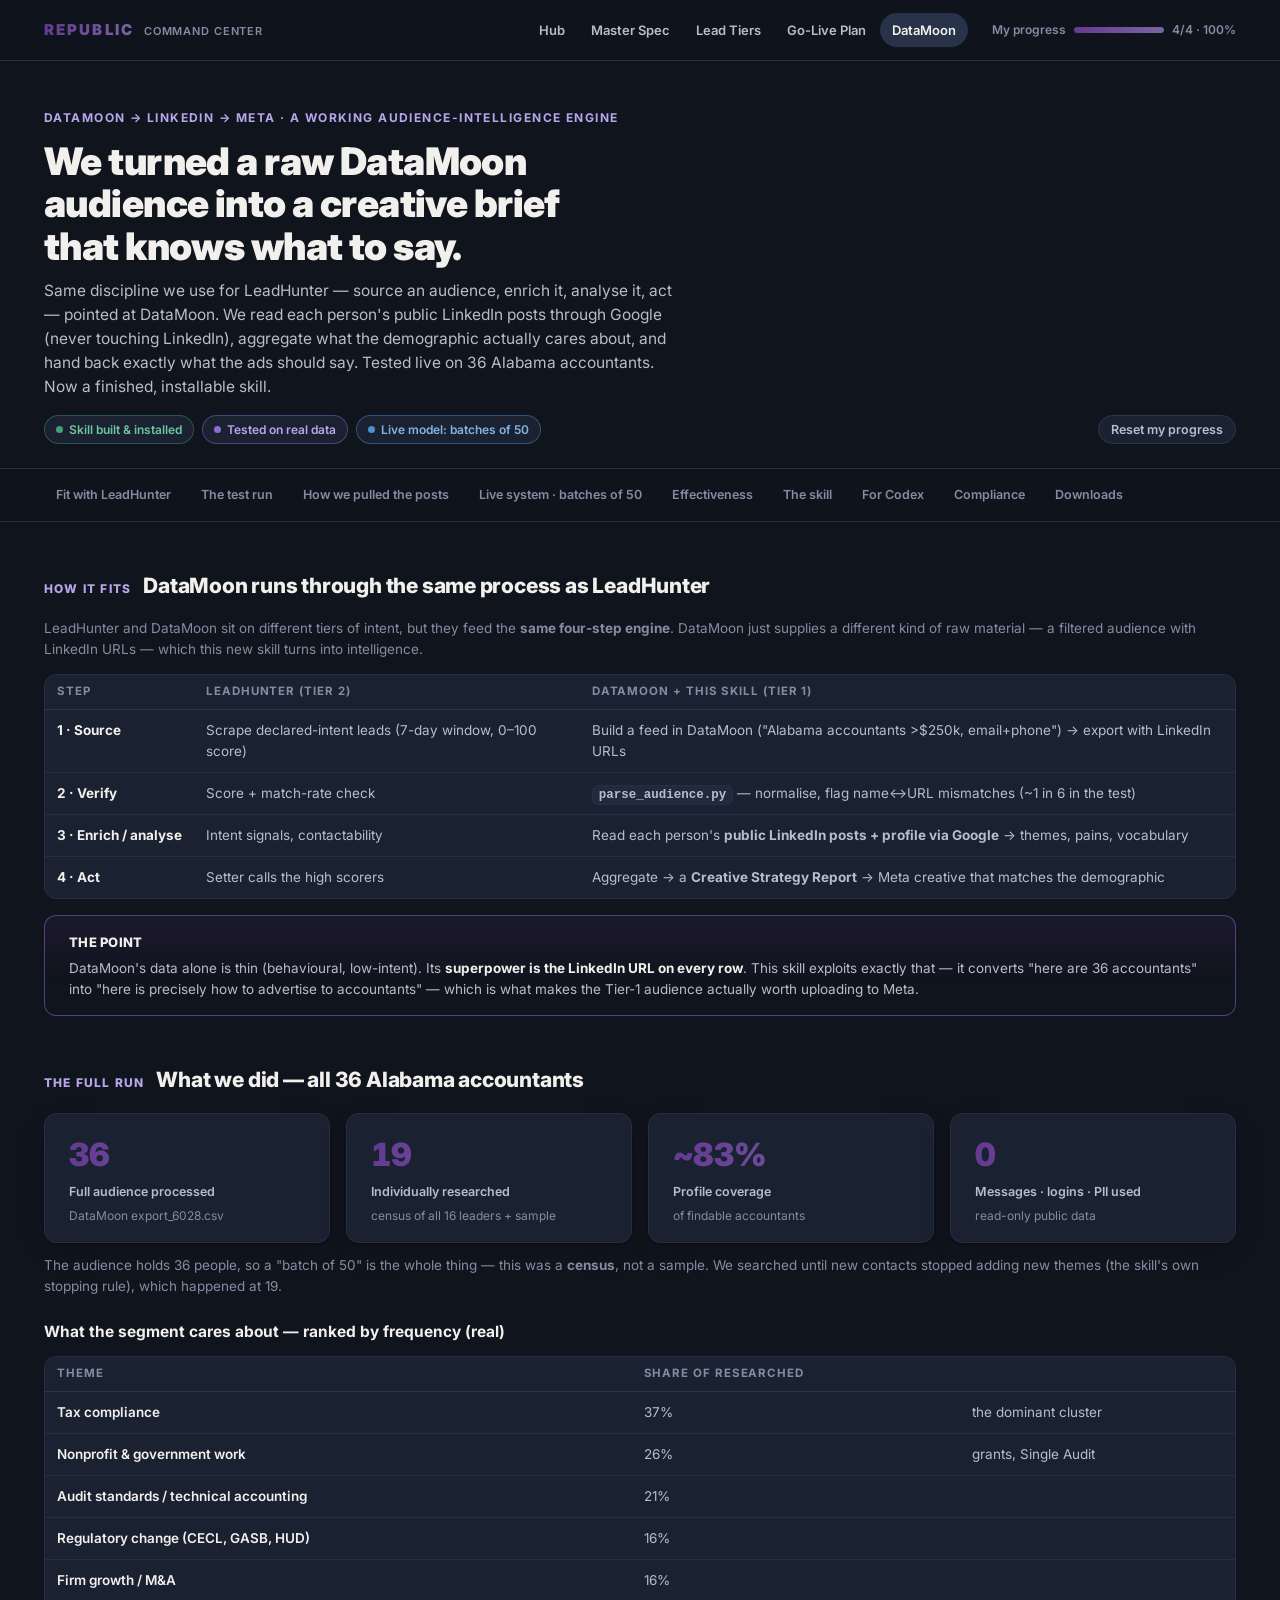
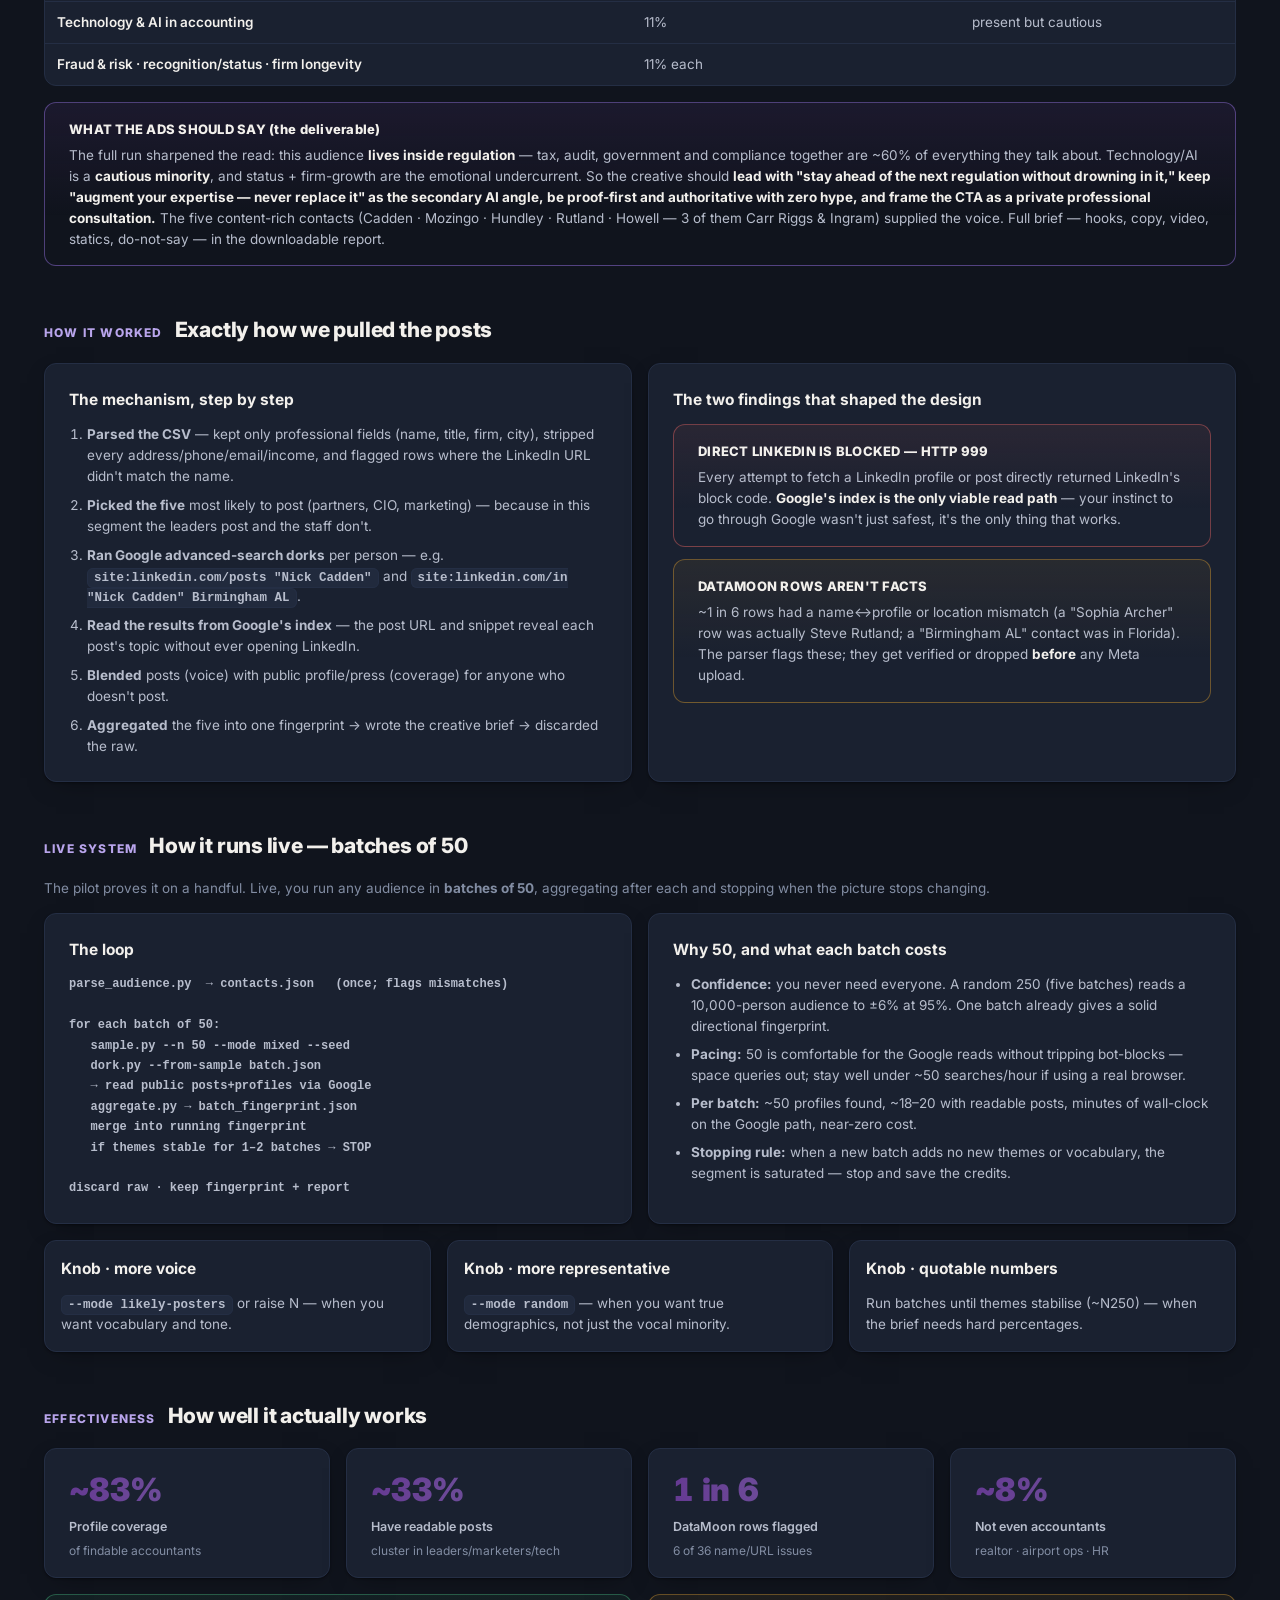
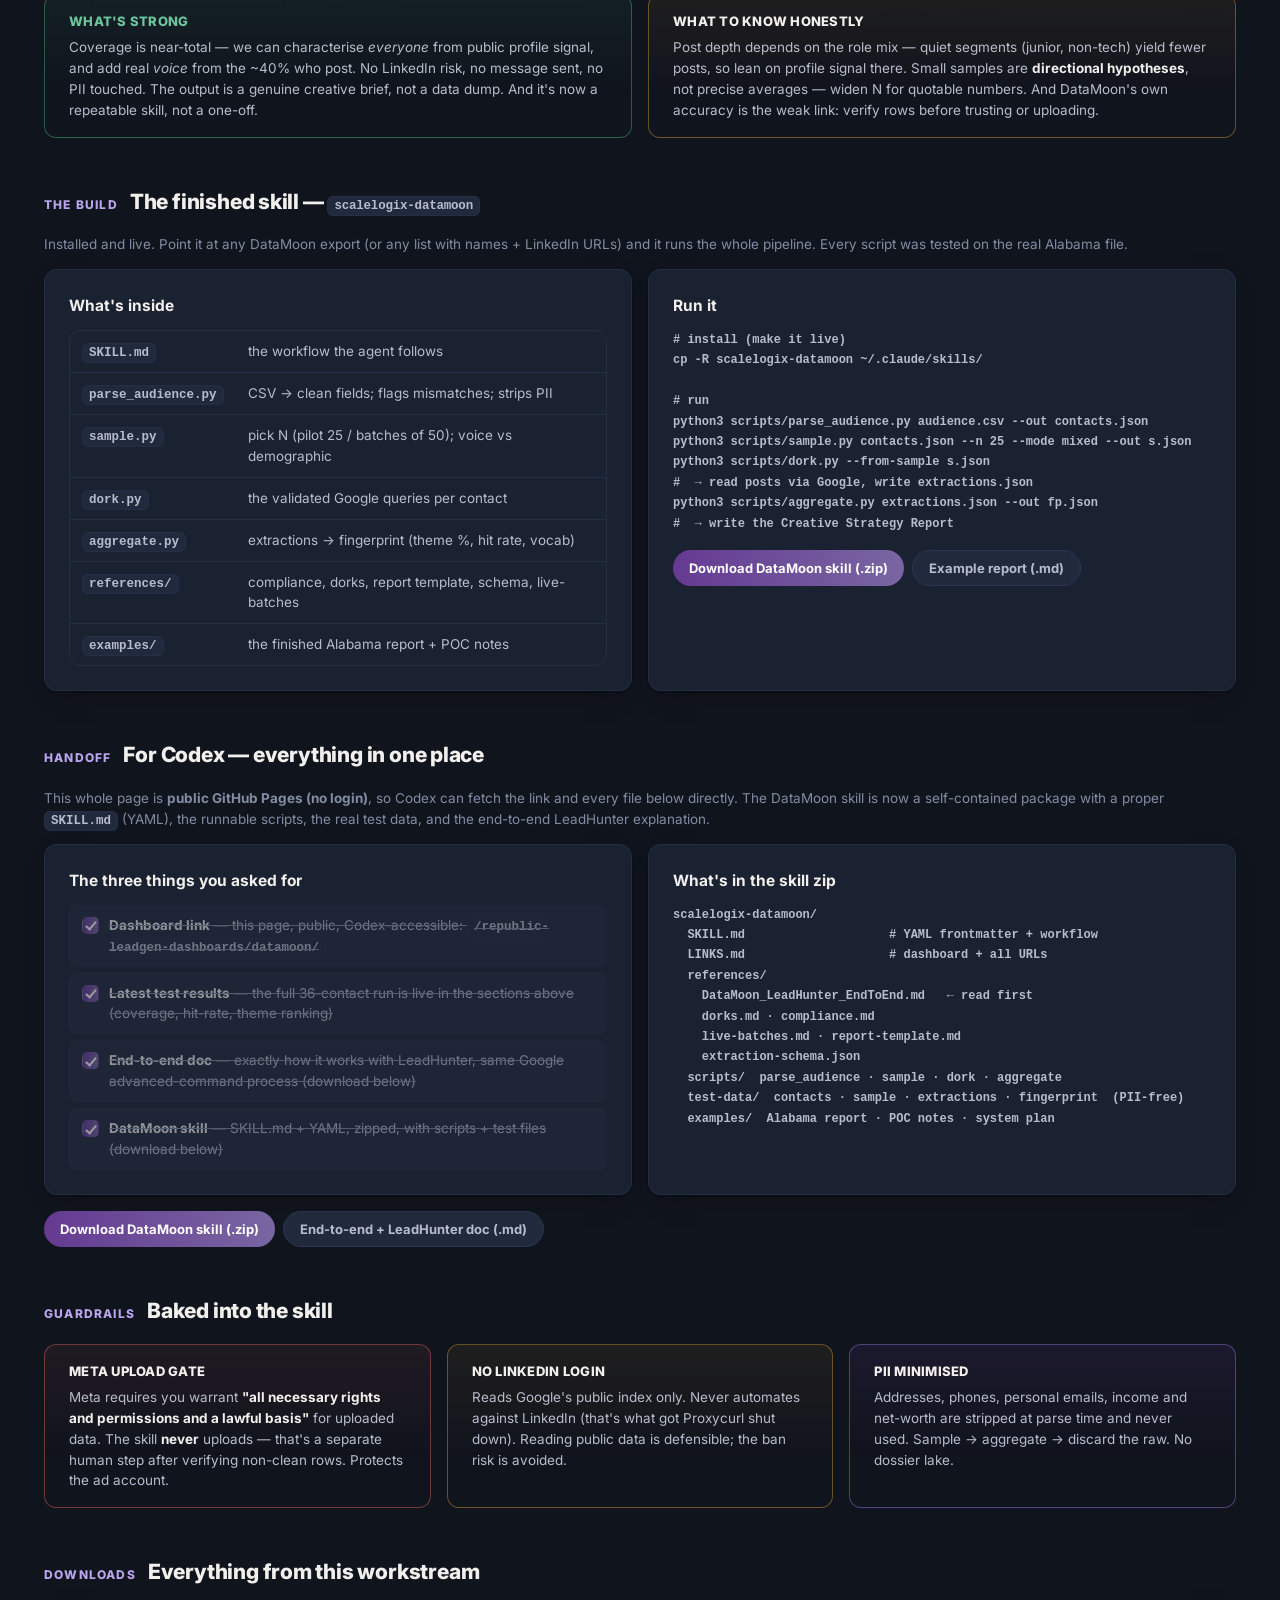
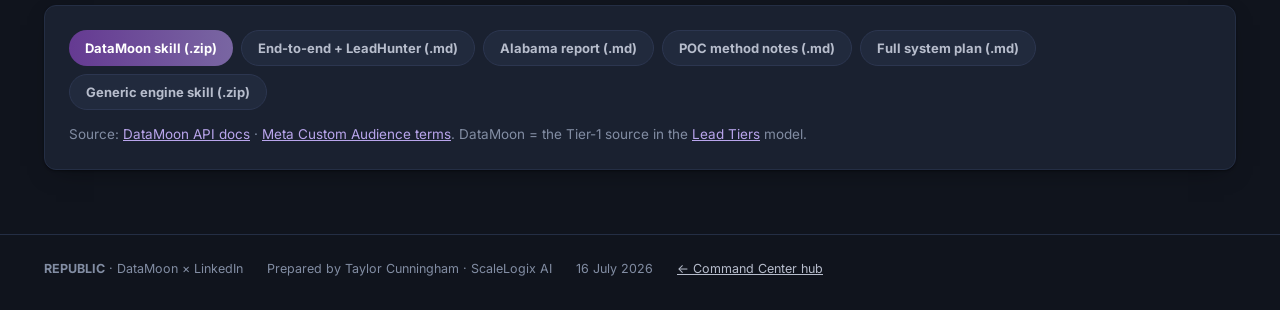
==== commit 0d2c0d39: "DataMoon: ship standalone scalelogix-datamoon skill + end-to-end LeadHunter doc + Codex handoff sect" ====
--- a/datamoon/index.html
+++ b/datamoon/index.html
@@ -42,7 +42,7 @@
 
 <nav class="subnav" aria-label="Sections">
   <div class="subnav-in">
-    <a href="#process">Fit with LeadHunter</a><a href="#test">The test run</a><a href="#howposts">How we pulled the posts</a><a href="#live">Live system · batches of 50</a><a href="#effective">Effectiveness</a><a href="#skill">The skill</a><a href="#compliance">Compliance</a><a href="#downloads">Downloads</a>
+    <a href="#process">Fit with LeadHunter</a><a href="#test">The test run</a><a href="#howposts">How we pulled the posts</a><a href="#live">Live system · batches of 50</a><a href="#effective">Effectiveness</a><a href="#skill">The skill</a><a href="#codex">For Codex</a><a href="#compliance">Compliance</a><a href="#downloads">Downloads</a>
   </div>
 </nav>
 
@@ -180,7 +180,7 @@
 </section>
 
 <section id="skill">
-  <div class="sec-head"><span class="k">THE BUILD</span><h2>The finished skill — <code>scalelogix-audience-intel</code></h2></div>
+  <div class="sec-head"><span class="k">THE BUILD</span><h2>The finished skill — <code>scalelogix-datamoon</code></h2></div>
   <p class="note mut" style="margin-bottom:14px">Installed and live. Point it at any DataMoon export (or any list with names + LinkedIn URLs) and it runs the whole pipeline. Every script was tested on the real Alabama file.</p>
   <div class="grid g2">
     <div class="card">
@@ -200,7 +200,7 @@
     <div class="card">
       <h3>Run it</h3>
       <pre style="margin:0 0 12px;overflow-x:auto;font:600 12px/1.7 ui-monospace,Menlo,monospace;color:var(--ink-2)"># install (make it live)
-cp -R scalelogix-audience-intel ~/.claude/skills/
+cp -R scalelogix-datamoon ~/.claude/skills/
 
 # run
 python3 scripts/parse_audience.py audience.csv --out contacts.json
@@ -210,10 +210,44 @@
 python3 scripts/aggregate.py extractions.json --out fp.json
 #  → write the Creative Strategy Report</pre>
       <div class="meta-chips">
-        <a class="btn" href="../downloads/scalelogix-audience-intel-skill.zip" download>Download the skill (.zip)</a>
+        <a class="btn" href="../downloads/scalelogix-datamoon-skill.zip" download>Download DataMoon skill (.zip)</a>
         <a class="btn ghost" href="../downloads/Alabama_Accountants_Creative_Strategy_Report.md" download>Example report (.md)</a>
       </div>
     </div>
+  </div>
+</section>
+
+<section id="codex">
+  <div class="sec-head"><span class="k">HANDOFF</span><h2>For Codex — everything in one place</h2></div>
+  <p class="note mut" style="margin-bottom:14px">This whole page is <b>public GitHub Pages (no login)</b>, so Codex can fetch the link and every file below directly. The DataMoon skill is now a self-contained package with a proper <code>SKILL.md</code> (YAML), the runnable scripts, the real test data, and the end-to-end LeadHunter explanation.</p>
+  <div class="grid g2">
+    <div class="card">
+      <h3>The three things you asked for</h3>
+      <ul class="ck" data-scope="codex" style="margin-top:6px">
+        <li><input type="checkbox" id="cx1" data-key="cx-1" checked><label for="cx1"><b>Dashboard link</b> — this page, public, Codex-accessible: <code>/republic-leadgen-dashboards/datamoon/</code></label></li>
+        <li><input type="checkbox" id="cx2" data-key="cx-2" checked><label for="cx2"><b>Latest test results</b> — the full 36-contact run is live in the sections above (coverage, hit-rate, theme ranking)</label></li>
+        <li><input type="checkbox" id="cx3" data-key="cx-3" checked><label for="cx3"><b>End-to-end doc</b> — exactly how it works with LeadHunter, same Google advanced-command process (download below)</label></li>
+        <li><input type="checkbox" id="cx4" data-key="cx-4" checked><label for="cx4"><b>DataMoon skill</b> — SKILL.md + YAML, zipped, with scripts + test files (download below)</label></li>
+      </ul>
+    </div>
+    <div class="card">
+      <h3>What's in the skill zip</h3>
+      <pre style="margin:0;overflow-x:auto;font:600 12px/1.7 ui-monospace,Menlo,monospace;color:var(--ink-2)">scalelogix-datamoon/
+  SKILL.md                    # YAML frontmatter + workflow
+  LINKS.md                    # dashboard + all URLs
+  references/
+    DataMoon_LeadHunter_EndToEnd.md   ← read first
+    dorks.md · compliance.md
+    live-batches.md · report-template.md
+    extraction-schema.json
+  scripts/  parse_audience · sample · dork · aggregate
+  test-data/  contacts · sample · extractions · fingerprint  (PII-free)
+  examples/  Alabama report · POC notes · system plan</pre>
+    </div>
+  </div>
+  <div class="meta-chips" style="margin-top:16px">
+    <a class="btn" href="../downloads/scalelogix-datamoon-skill.zip" download>Download DataMoon skill (.zip)</a>
+    <a class="btn ghost" href="../downloads/DataMoon_LeadHunter_EndToEnd.md" download>End-to-end + LeadHunter doc (.md)</a>
   </div>
 </section>
 
@@ -239,10 +273,12 @@
   <div class="sec-head"><span class="k">DOWNLOADS</span><h2>Everything from this workstream</h2></div>
   <div class="card">
     <div class="meta-chips" style="margin-top:0">
-      <a class="btn" href="../downloads/scalelogix-audience-intel-skill.zip" download>The skill (.zip)</a>
+      <a class="btn" href="../downloads/scalelogix-datamoon-skill.zip" download>DataMoon skill (.zip)</a>
+      <a class="btn ghost" href="../downloads/DataMoon_LeadHunter_EndToEnd.md" download>End-to-end + LeadHunter (.md)</a>
       <a class="btn ghost" href="../downloads/Alabama_Accountants_Creative_Strategy_Report.md" download>Alabama report (.md)</a>
       <a class="btn ghost" href="../downloads/POC_Test_Alabama_Accountants_2026-07-16.md" download>POC method notes (.md)</a>
       <a class="btn ghost" href="../downloads/DataMoon_LinkedIn_System_Plan_2026-07-16.md" download>Full system plan (.md)</a>
+      <a class="btn ghost" href="../downloads/scalelogix-audience-intel-skill.zip" download>Generic engine skill (.zip)</a>
     </div>
     <p class="note mut" style="margin-top:14px">Source: <a href="https://intentdocs.datamoon.com/" target="_blank" rel="noopener">DataMoon API docs</a> · <a href="https://www.facebook.com/legal/terms/customaudience" target="_blank" rel="noopener">Meta Custom Audience terms</a>. DataMoon = the Tier-1 source in the <a href="../research/">Lead Tiers</a> model.</p>
   </div>
